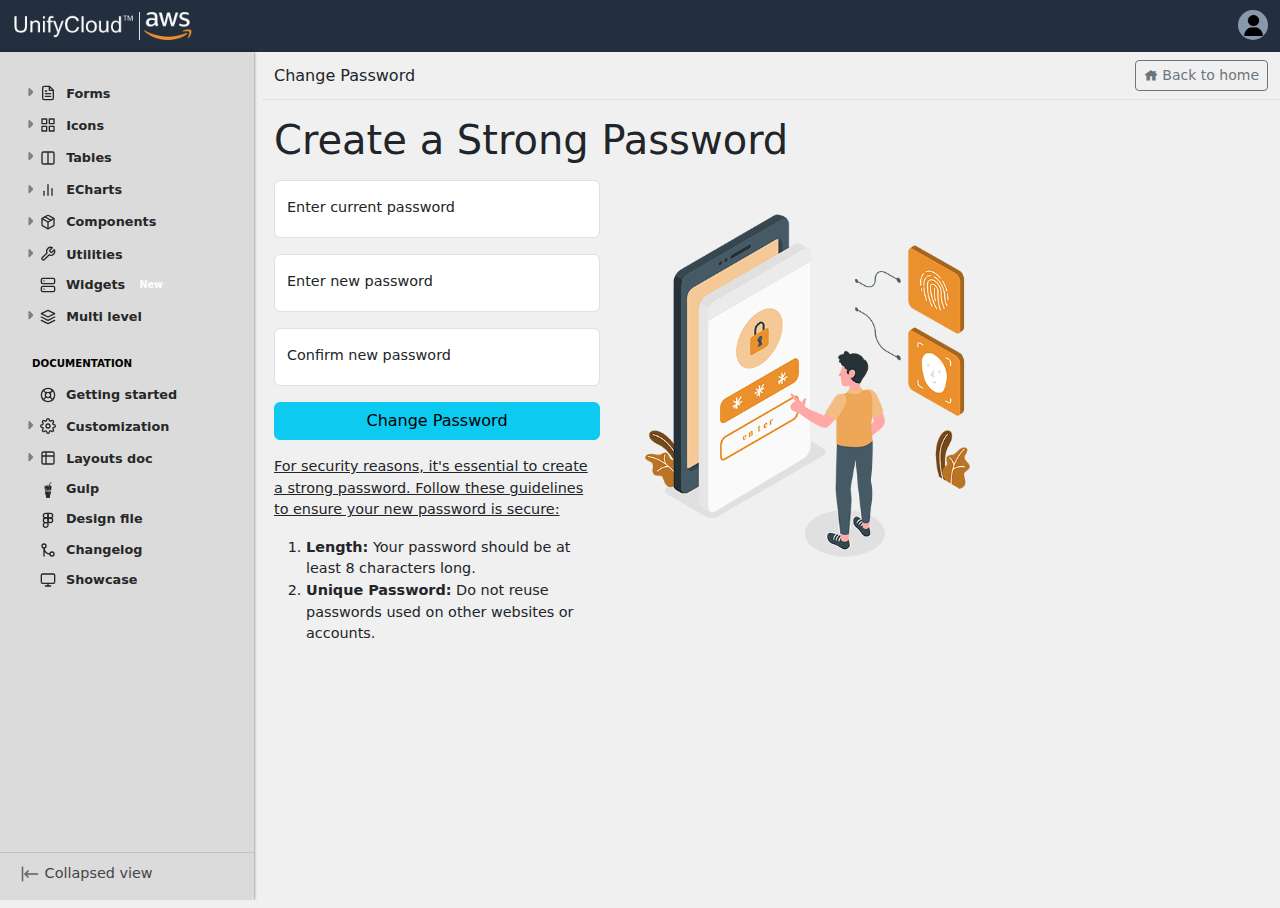
==== change-password.html @ ef330813 "compressed" ====
﻿<!doctype html>
<html lang="en">
<head>
    <meta charset="utf-8">
    <meta name="viewport" content="width=device-width, initial-scale=1">
    <title>AWS : Change Password</title>
    <!-- bootstrap@5.3.2 -->
    <link rel="stylesheet" href="assets/css/bootstrap.css">
    <link rel="stylesheet" href="assets/css/icofont.css" rel="stylesheet" />
    <link rel="stylesheet" href="assets/css/style.css" rel="stylesheet" />
    <link href="assets/css/responsive.css" rel="stylesheet" />
</head>
<body class="">
    <section class="topbar">
        <div class="container-fluid">
            <div class="row g-2 align-items-center">
                <div class="col-auto mmenu">
                    <a href="javascript:void(0);" onclick="showmenumobile()">
                        <!-- <i class="icofont-navigation-menu"></i> -->
                        <img src="assets/img/icons/menu-bar.png" alt="">
                    </a>
                </div>
                <div class="col-auto brandlogo">
                    <img src="assets/img/uc-logo-white.png" />
                </div>
                <div class="col-auto border-start awslogo">
                    <img src="assets/img/aws-logo-white.png" />
                </div>
                <div class="col text-end">
                    <div class="dropdown profilebtn">
                        <span class="" data-bs-toggle="dropdown" aria-expanded="false">
                            <img src="assets/img/user.png" />
                        </span>
                        <!--<button class="btn btn-secondary dropdown-toggle" type="button" data-bs-toggle="dropdown" aria-expanded="false">
                            Dropdown
                        </button>-->
                        <ul class="dropdown-menu">
                            <li><button class="dropdown-item" type="button">Profile</button></li>
                            <li><button class="dropdown-item" type="button">Settings</button></li>

                            <li><hr class="dropdown-divider"></li>
                            <li><button class="dropdown-item" type="button">Logout</button></li>
                        </ul>
                    </div>
                </div>
            </div>
        </div>
    </section>
    <section class="bottomSec">
        <div class="mobmenubg">
            <a href="javascript:void();" id="Closemenu" onclick="hidemenumobile()"><i class="icofont-close-line-squared-alt"></i></a>
        </div>
        <div class="sidebar">

            <nav class="navbar navbar-vertical navbar-expand-lg">
                <div class="" id="navbarVerticalCollapse">
                    <!-- scrollbar removed-->
                    <div class="navbar-vertical-content">
                        <ul class="navbar-nav flex-column" id="navbarVerticalNav">


                            <li class="nav-item">
                                <!-- label-->

                                <div class="nav-item-wrapper">
                                    <a class="nav-link dropdown-indicator label-1 collapsed" href="#nv-forms" role="button" data-bs-toggle="collapse" aria-expanded="false" aria-controls="nv-forms">
                                        <div class="d-flex align-items-center">
                                            <div class="dropdown-indicator-icon"><svg class="svg-inline--fa fa-caret-right" aria-hidden="true" focusable="false" data-prefix="fas" data-icon="caret-right" role="img" xmlns="http://www.w3.org/2000/svg" viewBox="0 0 256 512" data-fa-i2svg=""><path fill="currentColor" d="M118.6 105.4l128 127.1C252.9 239.6 256 247.8 256 255.1s-3.125 16.38-9.375 22.63l-128 127.1c-9.156 9.156-22.91 11.9-34.88 6.943S64 396.9 64 383.1V128c0-12.94 7.781-24.62 19.75-29.58S109.5 96.23 118.6 105.4z"></path></svg><!-- <span class="fas fa-caret-right"></span> Font Awesome fontawesome.com --></div><span class="nav-link-icon"><svg xmlns="http://www.w3.org/2000/svg" width="16px" height="16px" viewBox="0 0 24 24" fill="none" stroke="currentColor" stroke-width="2" stroke-linecap="round" stroke-linejoin="round" class="feather feather-file-text"><path d="M14 2H6a2 2 0 0 0-2 2v16a2 2 0 0 0 2 2h12a2 2 0 0 0 2-2V8z"></path><polyline points="14 2 14 8 20 8"></polyline><line x1="16" y1="13" x2="8" y2="13"></line><line x1="16" y1="17" x2="8" y2="17"></line><polyline points="10 9 9 9 8 9"></polyline></svg></span><span class="nav-link-text">Forms</span>
                                        </div>
                                    </a>
                                    <div class="parent-wrapper label-1">
                                        <ul class="nav collapse parent" data-bs-parent="#navbarVerticalCollapse" id="nv-forms">
                                            <li class="collapsed-nav-item-title d-none">Forms</li>
                                            <li class="nav-item">
                                                <a class="nav-link dropdown-indicator collapsed" href="#nv-basic" data-bs-toggle="collapse" aria-expanded="false" aria-controls="nv-basic">
                                                    <div class="d-flex align-items-center">
                                                        <div class="dropdown-indicator-icon"><svg class="svg-inline--fa fa-caret-right" aria-hidden="true" focusable="false" data-prefix="fas" data-icon="caret-right" role="img" xmlns="http://www.w3.org/2000/svg" viewBox="0 0 256 512" data-fa-i2svg=""><path fill="currentColor" d="M118.6 105.4l128 127.1C252.9 239.6 256 247.8 256 255.1s-3.125 16.38-9.375 22.63l-128 127.1c-9.156 9.156-22.91 11.9-34.88 6.943S64 396.9 64 383.1V128c0-12.94 7.781-24.62 19.75-29.58S109.5 96.23 118.6 105.4z"></path></svg><!-- <span class="fas fa-caret-right"></span> Font Awesome fontawesome.com --></div><span class="nav-link-text">Basic</span>
                                                    </div>
                                                </a><!-- more inner pages-->
                                                <div class="parent-wrapper">
                                                    <ul class="nav collapse parent" data-bs-parent="#forms" id="nv-basic">
                                                        <li class="nav-item">
                                                            <a class="nav-link" href="modules/forms/basic/form-control.html" data-bs-toggle="" aria-expanded="false">
                                                                <div class="d-flex align-items-center"><span class="nav-link-text">Form control</span></div>
                                                            </a><!-- more inner pages-->
                                                        </li>
                                                        <li class="nav-item">
                                                            <a class="nav-link" href="modules/forms/basic/input-group.html" data-bs-toggle="" aria-expanded="false">
                                                                <div class="d-flex align-items-center"><span class="nav-link-text">Input group</span></div>
                                                            </a><!-- more inner pages-->
                                                        </li>
                                                        <li class="nav-item">
                                                            <a class="nav-link" href="modules/forms/basic/select.html" data-bs-toggle="" aria-expanded="false">
                                                                <div class="d-flex align-items-center"><span class="nav-link-text">Select</span></div>
                                                            </a><!-- more inner pages-->
                                                        </li>
                                                        <li class="nav-item">
                                                            <a class="nav-link" href="modules/forms/basic/checks.html" data-bs-toggle="" aria-expanded="false">
                                                                <div class="d-flex align-items-center"><span class="nav-link-text">Checks</span></div>
                                                            </a><!-- more inner pages-->
                                                        </li>
                                                        <li class="nav-item">
                                                            <a class="nav-link" href="modules/forms/basic/range.html" data-bs-toggle="" aria-expanded="false">
                                                                <div class="d-flex align-items-center"><span class="nav-link-text">Range</span></div>
                                                            </a><!-- more inner pages-->
                                                        </li>
                                                        <li class="nav-item">
                                                            <a class="nav-link" href="modules/forms/basic/floating-labels.html" data-bs-toggle="" aria-expanded="false">
                                                                <div class="d-flex align-items-center"><span class="nav-link-text">Floating labels</span></div>
                                                            </a><!-- more inner pages-->
                                                        </li>
                                                        <li class="nav-item">
                                                            <a class="nav-link" href="modules/forms/basic/layout.html" data-bs-toggle="" aria-expanded="false">
                                                                <div class="d-flex align-items-center"><span class="nav-link-text">Layout</span></div>
                                                            </a><!-- more inner pages-->
                                                        </li>
                                                    </ul>
                                                </div>
                                            </li>
                                            <li class="nav-item">
                                                <a class="nav-link dropdown-indicator collapsed" href="#nv-advance" data-bs-toggle="collapse" aria-expanded="false" aria-controls="nv-advance">
                                                    <div class="d-flex align-items-center">
                                                        <div class="dropdown-indicator-icon"><svg class="svg-inline--fa fa-caret-right" aria-hidden="true" focusable="false" data-prefix="fas" data-icon="caret-right" role="img" xmlns="http://www.w3.org/2000/svg" viewBox="0 0 256 512" data-fa-i2svg=""><path fill="currentColor" d="M118.6 105.4l128 127.1C252.9 239.6 256 247.8 256 255.1s-3.125 16.38-9.375 22.63l-128 127.1c-9.156 9.156-22.91 11.9-34.88 6.943S64 396.9 64 383.1V128c0-12.94 7.781-24.62 19.75-29.58S109.5 96.23 118.6 105.4z"></path></svg><!-- <span class="fas fa-caret-right"></span> Font Awesome fontawesome.com --></div><span class="nav-link-text">Advance</span>
                                                    </div>
                                                </a><!-- more inner pages-->
                                                <div class="parent-wrapper">
                                                    <ul class="nav collapse parent" data-bs-parent="#forms" id="nv-advance">
                                                        <li class="nav-item">
                                                            <a class="nav-link" href="modules/forms/advance/advance-select.html" data-bs-toggle="" aria-expanded="false">
                                                                <div class="d-flex align-items-center"><span class="nav-link-text">Advance select</span></div>
                                                            </a><!-- more inner pages-->
                                                        </li>
                                                        <li class="nav-item">
                                                            <a class="nav-link" href="modules/forms/advance/date-picker.html" data-bs-toggle="" aria-expanded="false">
                                                                <div class="d-flex align-items-center"><span class="nav-link-text">Date picker</span></div>
                                                            </a><!-- more inner pages-->
                                                        </li>
                                                        <li class="nav-item">
                                                            <a class="nav-link" href="modules/forms/advance/editor.html" data-bs-toggle="" aria-expanded="false">
                                                                <div class="d-flex align-items-center"><span class="nav-link-text">Editor</span></div>
                                                            </a><!-- more inner pages-->
                                                        </li>
                                                        <li class="nav-item">
                                                            <a class="nav-link" href="modules/forms/advance/file-uploader.html" data-bs-toggle="" aria-expanded="false">
                                                                <div class="d-flex align-items-center"><span class="nav-link-text">File uploader</span></div>
                                                            </a><!-- more inner pages-->
                                                        </li>
                                                        <li class="nav-item">
                                                            <a class="nav-link" href="modules/forms/advance/rating.html" data-bs-toggle="" aria-expanded="false">
                                                                <div class="d-flex align-items-center"><span class="nav-link-text">Rating</span></div>
                                                            </a><!-- more inner pages-->
                                                        </li>
                                                        <li class="nav-item">
                                                            <a class="nav-link" href="modules/forms/advance/emoji-button.html" data-bs-toggle="" aria-expanded="false">
                                                                <div class="d-flex align-items-center"><span class="nav-link-text">Emoji button</span></div>
                                                            </a><!-- more inner pages-->
                                                        </li>
                                                    </ul>
                                                </div>
                                            </li>
                                            <li class="nav-item">
                                                <a class="nav-link" href="modules/forms/validation.html" data-bs-toggle="" aria-expanded="false">
                                                    <div class="d-flex align-items-center"><span class="nav-link-text">Validation</span></div>
                                                </a><!-- more inner pages-->
                                            </li>
                                            <li class="nav-item">
                                                <a class="nav-link" href="modules/forms/wizard.html" data-bs-toggle="" aria-expanded="false">
                                                    <div class="d-flex align-items-center"><span class="nav-link-text">Wizard</span></div>
                                                </a><!-- more inner pages-->
                                            </li>
                                        </ul>
                                    </div>
                                </div><!-- parent pages-->
                                <div class="nav-item-wrapper">
                                    <a class="nav-link dropdown-indicator label-1 collapsed" href="#nv-icons" role="button" data-bs-toggle="collapse" aria-expanded="false" aria-controls="nv-icons">
                                        <div class="d-flex align-items-center">
                                            <div class="dropdown-indicator-icon"><svg class="svg-inline--fa fa-caret-right" aria-hidden="true" focusable="false" data-prefix="fas" data-icon="caret-right" role="img" xmlns="http://www.w3.org/2000/svg" viewBox="0 0 256 512" data-fa-i2svg=""><path fill="currentColor" d="M118.6 105.4l128 127.1C252.9 239.6 256 247.8 256 255.1s-3.125 16.38-9.375 22.63l-128 127.1c-9.156 9.156-22.91 11.9-34.88 6.943S64 396.9 64 383.1V128c0-12.94 7.781-24.62 19.75-29.58S109.5 96.23 118.6 105.4z"></path></svg><!-- <span class="fas fa-caret-right"></span> Font Awesome fontawesome.com --></div><span class="nav-link-icon"><svg xmlns="http://www.w3.org/2000/svg" width="16px" height="16px" viewBox="0 0 24 24" fill="none" stroke="currentColor" stroke-width="2" stroke-linecap="round" stroke-linejoin="round" class="feather feather-grid"><rect x="3" y="3" width="7" height="7"></rect><rect x="14" y="3" width="7" height="7"></rect><rect x="14" y="14" width="7" height="7"></rect><rect x="3" y="14" width="7" height="7"></rect></svg></span><span class="nav-link-text">Icons</span>
                                        </div>
                                    </a>
                                    <div class="parent-wrapper label-1">
                                        <ul class="nav collapse parent" data-bs-parent="#navbarVerticalCollapse" id="nv-icons">
                                            <li class="collapsed-nav-item-title d-none">Icons</li>
                                            <li class="nav-item">
                                                <a class="nav-link" href="modules/icons/feather.html" data-bs-toggle="" aria-expanded="false">
                                                    <div class="d-flex align-items-center"><span class="nav-link-text">Feather</span></div>
                                                </a><!-- more inner pages-->
                                            </li>
                                            <li class="nav-item">
                                                <a class="nav-link" href="modules/icons/font-awesome.html" data-bs-toggle="" aria-expanded="false">
                                                    <div class="d-flex align-items-center"><span class="nav-link-text">Font awesome</span></div>
                                                </a><!-- more inner pages-->
                                            </li>
                                            <li class="nav-item">
                                                <a class="nav-link" href="modules/icons/unicons.html" data-bs-toggle="" aria-expanded="false">
                                                    <div class="d-flex align-items-center"><span class="nav-link-text">Unicons</span></div>
                                                </a><!-- more inner pages-->
                                            </li>
                                        </ul>
                                    </div>
                                </div><!-- parent pages-->
                                <div class="nav-item-wrapper">
                                    <a class="nav-link dropdown-indicator label-1 collapsed" href="#nv-tables" role="button" data-bs-toggle="collapse" aria-expanded="false" aria-controls="nv-tables">
                                        <div class="d-flex align-items-center">
                                            <div class="dropdown-indicator-icon"><svg class="svg-inline--fa fa-caret-right" aria-hidden="true" focusable="false" data-prefix="fas" data-icon="caret-right" role="img" xmlns="http://www.w3.org/2000/svg" viewBox="0 0 256 512" data-fa-i2svg=""><path fill="currentColor" d="M118.6 105.4l128 127.1C252.9 239.6 256 247.8 256 255.1s-3.125 16.38-9.375 22.63l-128 127.1c-9.156 9.156-22.91 11.9-34.88 6.943S64 396.9 64 383.1V128c0-12.94 7.781-24.62 19.75-29.58S109.5 96.23 118.6 105.4z"></path></svg><!-- <span class="fas fa-caret-right"></span> Font Awesome fontawesome.com --></div><span class="nav-link-icon"><svg xmlns="http://www.w3.org/2000/svg" width="16px" height="16px" viewBox="0 0 24 24" fill="none" stroke="currentColor" stroke-width="2" stroke-linecap="round" stroke-linejoin="round" class="feather feather-columns"><path d="M12 3h7a2 2 0 0 1 2 2v14a2 2 0 0 1-2 2h-7m0-18H5a2 2 0 0 0-2 2v14a2 2 0 0 0 2 2h7m0-18v18"></path></svg></span><span class="nav-link-text">Tables</span>
                                        </div>
                                    </a>
                                    <div class="parent-wrapper label-1">
                                        <ul class="nav collapse parent" data-bs-parent="#navbarVerticalCollapse" id="nv-tables">
                                            <li class="collapsed-nav-item-title d-none">Tables</li>
                                            <li class="nav-item">
                                                <a class="nav-link" href="modules/tables/basic-tables.html" data-bs-toggle="" aria-expanded="false">
                                                    <div class="d-flex align-items-center"><span class="nav-link-text">Basic tables</span></div>
                                                </a><!-- more inner pages-->
                                            </li>
                                            <li class="nav-item">
                                                <a class="nav-link" href="modules/tables/advance-tables.html" data-bs-toggle="" aria-expanded="false">
                                                    <div class="d-flex align-items-center"><span class="nav-link-text">Advance tables</span></div>
                                                </a><!-- more inner pages-->
                                            </li>
                                            <li class="nav-item">
                                                <a class="nav-link" href="modules/tables/bulk-select.html" data-bs-toggle="" aria-expanded="false">
                                                    <div class="d-flex align-items-center"><span class="nav-link-text">Bulk Select</span></div>
                                                </a><!-- more inner pages-->
                                            </li>
                                        </ul>
                                    </div>
                                </div><!-- parent pages-->
                                <div class="nav-item-wrapper">
                                    <a class="nav-link dropdown-indicator label-1 collapsed" href="#nv-ECharts" role="button" data-bs-toggle="collapse" aria-expanded="false" aria-controls="nv-ECharts">
                                        <div class="d-flex align-items-center">
                                            <div class="dropdown-indicator-icon"><svg class="svg-inline--fa fa-caret-right" aria-hidden="true" focusable="false" data-prefix="fas" data-icon="caret-right" role="img" xmlns="http://www.w3.org/2000/svg" viewBox="0 0 256 512" data-fa-i2svg=""><path fill="currentColor" d="M118.6 105.4l128 127.1C252.9 239.6 256 247.8 256 255.1s-3.125 16.38-9.375 22.63l-128 127.1c-9.156 9.156-22.91 11.9-34.88 6.943S64 396.9 64 383.1V128c0-12.94 7.781-24.62 19.75-29.58S109.5 96.23 118.6 105.4z"></path></svg><!-- <span class="fas fa-caret-right"></span> Font Awesome fontawesome.com --></div><span class="nav-link-icon"><svg xmlns="http://www.w3.org/2000/svg" width="16px" height="16px" viewBox="0 0 24 24" fill="none" stroke="currentColor" stroke-width="2" stroke-linecap="round" stroke-linejoin="round" class="feather feather-bar-chart-2"><line x1="18" y1="20" x2="18" y2="10"></line><line x1="12" y1="20" x2="12" y2="4"></line><line x1="6" y1="20" x2="6" y2="14"></line></svg></span><span class="nav-link-text">ECharts</span>
                                        </div>
                                    </a>
                                    <div class="parent-wrapper label-1">
                                        <ul class="nav collapse parent" data-bs-parent="#navbarVerticalCollapse" id="nv-ECharts">
                                            <li class="collapsed-nav-item-title d-none">ECharts</li>
                                            <li class="nav-item">
                                                <a class="nav-link" href="modules/echarts/line-charts.html" data-bs-toggle="" aria-expanded="false">
                                                    <div class="d-flex align-items-center"><span class="nav-link-text">Line charts</span></div>
                                                </a><!-- more inner pages-->
                                            </li>
                                            <li class="nav-item">
                                                <a class="nav-link" href="modules/echarts/bar-charts.html" data-bs-toggle="" aria-expanded="false">
                                                    <div class="d-flex align-items-center"><span class="nav-link-text">Bar charts</span></div>
                                                </a><!-- more inner pages-->
                                            </li>
                                            <li class="nav-item">
                                                <a class="nav-link" href="modules/echarts/candlestick-charts.html" data-bs-toggle="" aria-expanded="false">
                                                    <div class="d-flex align-items-center"><span class="nav-link-text">Candlestick charts</span></div>
                                                </a><!-- more inner pages-->
                                            </li>
                                            <li class="nav-item">
                                                <a class="nav-link" href="modules/echarts/geo-map.html" data-bs-toggle="" aria-expanded="false">
                                                    <div class="d-flex align-items-center"><span class="nav-link-text">Geo map</span></div>
                                                </a><!-- more inner pages-->
                                            </li>
                                            <li class="nav-item">
                                                <a class="nav-link" href="modules/echarts/scatter-charts.html" data-bs-toggle="" aria-expanded="false">
                                                    <div class="d-flex align-items-center"><span class="nav-link-text">Scatter charts</span></div>
                                                </a><!-- more inner pages-->
                                            </li>
                                            <li class="nav-item">
                                                <a class="nav-link" href="modules/echarts/pie-charts.html" data-bs-toggle="" aria-expanded="false">
                                                    <div class="d-flex align-items-center"><span class="nav-link-text">Pie charts</span></div>
                                                </a><!-- more inner pages-->
                                            </li>
                                            <li class="nav-item">
                                                <a class="nav-link" href="modules/echarts/gauge-chart.html" data-bs-toggle="" aria-expanded="false">
                                                    <div class="d-flex align-items-center"><span class="nav-link-text">Gauge chart</span></div>
                                                </a><!-- more inner pages-->
                                            </li>
                                            <li class="nav-item">
                                                <a class="nav-link" href="modules/echarts/radar-charts.html" data-bs-toggle="" aria-expanded="false">
                                                    <div class="d-flex align-items-center"><span class="nav-link-text">Radar charts</span></div>
                                                </a><!-- more inner pages-->
                                            </li>
                                            <li class="nav-item">
                                                <a class="nav-link" href="modules/echarts/heatmap-charts.html" data-bs-toggle="" aria-expanded="false">
                                                    <div class="d-flex align-items-center"><span class="nav-link-text">Heatmap charts</span></div>
                                                </a><!-- more inner pages-->
                                            </li>
                                            <li class="nav-item">
                                                <a class="nav-link" href="modules/echarts/how-to-use.html" data-bs-toggle="" aria-expanded="false">
                                                    <div class="d-flex align-items-center"><span class="nav-link-text">How to use</span></div>
                                                </a><!-- more inner pages-->
                                            </li>
                                        </ul>
                                    </div>
                                </div><!-- parent pages-->
                                <div class="nav-item-wrapper">
                                    <a class="nav-link dropdown-indicator label-1 collapsed" href="#nv-components" role="button" data-bs-toggle="collapse" aria-expanded="false" aria-controls="nv-components">
                                        <div class="d-flex align-items-center">
                                            <div class="dropdown-indicator-icon"><svg class="svg-inline--fa fa-caret-right" aria-hidden="true" focusable="false" data-prefix="fas" data-icon="caret-right" role="img" xmlns="http://www.w3.org/2000/svg" viewBox="0 0 256 512" data-fa-i2svg=""><path fill="currentColor" d="M118.6 105.4l128 127.1C252.9 239.6 256 247.8 256 255.1s-3.125 16.38-9.375 22.63l-128 127.1c-9.156 9.156-22.91 11.9-34.88 6.943S64 396.9 64 383.1V128c0-12.94 7.781-24.62 19.75-29.58S109.5 96.23 118.6 105.4z"></path></svg><!-- <span class="fas fa-caret-right"></span> Font Awesome fontawesome.com --></div><span class="nav-link-icon"><svg xmlns="http://www.w3.org/2000/svg" width="16px" height="16px" viewBox="0 0 24 24" fill="none" stroke="currentColor" stroke-width="2" stroke-linecap="round" stroke-linejoin="round" class="feather feather-package"><line x1="16.5" y1="9.4" x2="7.5" y2="4.21"></line><path d="M21 16V8a2 2 0 0 0-1-1.73l-7-4a2 2 0 0 0-2 0l-7 4A2 2 0 0 0 3 8v8a2 2 0 0 0 1 1.73l7 4a2 2 0 0 0 2 0l7-4A2 2 0 0 0 21 16z"></path><polyline points="3.27 6.96 12 12.01 20.73 6.96"></polyline><line x1="12" y1="22.08" x2="12" y2="12"></line></svg></span><span class="nav-link-text">Components</span>
                                        </div>
                                    </a>
                                    <div class="parent-wrapper label-1">
                                        <ul class="nav collapse parent" data-bs-parent="#navbarVerticalCollapse" id="nv-components">
                                            <li class="collapsed-nav-item-title d-none">Components</li>
                                            <li class="nav-item">
                                                <a class="nav-link" href="modules/components/accordion.html" data-bs-toggle="" aria-expanded="false">
                                                    <div class="d-flex align-items-center"><span class="nav-link-text">Accordion</span></div>
                                                </a><!-- more inner pages-->
                                            </li>
                                            <li class="nav-item">
                                                <a class="nav-link" href="modules/components/avatar.html" data-bs-toggle="" aria-expanded="false">
                                                    <div class="d-flex align-items-center"><span class="nav-link-text">Avatar</span></div>
                                                </a><!-- more inner pages-->
                                            </li>
                                            <li class="nav-item">
                                                <a class="nav-link" href="modules/components/alerts.html" data-bs-toggle="" aria-expanded="false">
                                                    <div class="d-flex align-items-center"><span class="nav-link-text">Alerts</span></div>
                                                </a><!-- more inner pages-->
                                            </li>
                                            <li class="nav-item">
                                                <a class="nav-link" href="modules/components/badge.html" data-bs-toggle="" aria-expanded="false">
                                                    <div class="d-flex align-items-center"><span class="nav-link-text">Badge</span></div>
                                                </a><!-- more inner pages-->
                                            </li>
                                            <li class="nav-item">
                                                <a class="nav-link" href="modules/components/breadcrumb.html" data-bs-toggle="" aria-expanded="false">
                                                    <div class="d-flex align-items-center"><span class="nav-link-text">Breadcrumb</span></div>
                                                </a><!-- more inner pages-->
                                            </li>
                                            <li class="nav-item">
                                                <a class="nav-link" href="modules/components/button.html" data-bs-toggle="" aria-expanded="false">
                                                    <div class="d-flex align-items-center"><span class="nav-link-text">Buttons</span></div>
                                                </a><!-- more inner pages-->
                                            </li>
                                            <li class="nav-item">
                                                <a class="nav-link" href="modules/components/calendar.html" data-bs-toggle="" aria-expanded="false">
                                                    <div class="d-flex align-items-center"><span class="nav-link-text">Calendar</span></div>
                                                </a><!-- more inner pages-->
                                            </li>
                                            <li class="nav-item">
                                                <a class="nav-link" href="modules/components/card.html" data-bs-toggle="" aria-expanded="false">
                                                    <div class="d-flex align-items-center"><span class="nav-link-text">Card</span></div>
                                                </a><!-- more inner pages-->
                                            </li>
                                            <li class="nav-item">
                                                <a class="nav-link dropdown-indicator collapsed" href="#nv-carousel" data-bs-toggle="collapse" aria-expanded="false" aria-controls="nv-carousel">
                                                    <div class="d-flex align-items-center">
                                                        <div class="dropdown-indicator-icon"><svg class="svg-inline--fa fa-caret-right" aria-hidden="true" focusable="false" data-prefix="fas" data-icon="caret-right" role="img" xmlns="http://www.w3.org/2000/svg" viewBox="0 0 256 512" data-fa-i2svg=""><path fill="currentColor" d="M118.6 105.4l128 127.1C252.9 239.6 256 247.8 256 255.1s-3.125 16.38-9.375 22.63l-128 127.1c-9.156 9.156-22.91 11.9-34.88 6.943S64 396.9 64 383.1V128c0-12.94 7.781-24.62 19.75-29.58S109.5 96.23 118.6 105.4z"></path></svg><!-- <span class="fas fa-caret-right"></span> Font Awesome fontawesome.com --></div><span class="nav-link-text">Carousel</span>
                                                    </div>
                                                </a><!-- more inner pages-->
                                                <div class="parent-wrapper">
                                                    <ul class="nav collapse parent" data-bs-parent="#components" id="nv-carousel">
                                                        <li class="nav-item">
                                                            <a class="nav-link" href="modules/components/carousel/bootstrap.html" data-bs-toggle="" aria-expanded="false">
                                                                <div class="d-flex align-items-center"><span class="nav-link-text">Bootstrap</span></div>
                                                            </a><!-- more inner pages-->
                                                        </li>
                                                        <li class="nav-item">
                                                            <a class="nav-link" href="modules/components/carousel/swiper.html" data-bs-toggle="" aria-expanded="false">
                                                                <div class="d-flex align-items-center"><span class="nav-link-text">Swiper</span></div>
                                                            </a><!-- more inner pages-->
                                                        </li>
                                                    </ul>
                                                </div>
                                            </li>
                                            <li class="nav-item">
                                                <a class="nav-link" href="modules/components/collapse.html" data-bs-toggle="" aria-expanded="false">
                                                    <div class="d-flex align-items-center"><span class="nav-link-text">Collapse</span></div>
                                                </a><!-- more inner pages-->
                                            </li>
                                            <li class="nav-item">
                                                <a class="nav-link" href="modules/components/dropdown.html" data-bs-toggle="" aria-expanded="false">
                                                    <div class="d-flex align-items-center"><span class="nav-link-text">Dropdown</span></div>
                                                </a><!-- more inner pages-->
                                            </li>
                                            <li class="nav-item">
                                                <a class="nav-link" href="modules/components/list-group.html" data-bs-toggle="" aria-expanded="false">
                                                    <div class="d-flex align-items-center"><span class="nav-link-text">List group</span></div>
                                                </a><!-- more inner pages-->
                                            </li>
                                            <li class="nav-item">
                                                <a class="nav-link" href="modules/components/modal.html" data-bs-toggle="" aria-expanded="false">
                                                    <div class="d-flex align-items-center"><span class="nav-link-text">Modals</span></div>
                                                </a><!-- more inner pages-->
                                            </li>
                                            <li class="nav-item">
                                                <a class="nav-link dropdown-indicator collapsed" href="#nv-navs-_and_-Tabs" data-bs-toggle="collapse" aria-expanded="false" aria-controls="nv-navs-_and_-Tabs">
                                                    <div class="d-flex align-items-center">
                                                        <div class="dropdown-indicator-icon"><svg class="svg-inline--fa fa-caret-right" aria-hidden="true" focusable="false" data-prefix="fas" data-icon="caret-right" role="img" xmlns="http://www.w3.org/2000/svg" viewBox="0 0 256 512" data-fa-i2svg=""><path fill="currentColor" d="M118.6 105.4l128 127.1C252.9 239.6 256 247.8 256 255.1s-3.125 16.38-9.375 22.63l-128 127.1c-9.156 9.156-22.91 11.9-34.88 6.943S64 396.9 64 383.1V128c0-12.94 7.781-24.62 19.75-29.58S109.5 96.23 118.6 105.4z"></path></svg><!-- <span class="fas fa-caret-right"></span> Font Awesome fontawesome.com --></div><span class="nav-link-text">Navs &amp; Tabs</span>
                                                    </div>
                                                </a><!-- more inner pages-->
                                                <div class="parent-wrapper">
                                                    <ul class="nav collapse parent" data-bs-parent="#components" id="nv-navs-_and_-Tabs">
                                                        <li class="nav-item">
                                                            <a class="nav-link" href="modules/components/navs-and-tabs/navs.html" data-bs-toggle="" aria-expanded="false">
                                                                <div class="d-flex align-items-center"><span class="nav-link-text">Navs</span></div>
                                                            </a><!-- more inner pages-->
                                                        </li>
                                                        <li class="nav-item">
                                                            <a class="nav-link" href="modules/components/navs-and-tabs/navbar.html" data-bs-toggle="" aria-expanded="false">
                                                                <div class="d-flex align-items-center"><span class="nav-link-text">Navbar</span></div>
                                                            </a><!-- more inner pages-->
                                                        </li>
                                                        <li class="nav-item">
                                                            <a class="nav-link" href="modules/components/navs-and-tabs/tabs.html" data-bs-toggle="" aria-expanded="false">
                                                                <div class="d-flex align-items-center"><span class="nav-link-text">Tabs</span></div>
                                                            </a><!-- more inner pages-->
                                                        </li>
                                                    </ul>
                                                </div>
                                            </li>
                                            <li class="nav-item">
                                                <a class="nav-link" href="modules/components/offcanvas.html" data-bs-toggle="" aria-expanded="false">
                                                    <div class="d-flex align-items-center"><span class="nav-link-text">Offcanvas</span></div>
                                                </a><!-- more inner pages-->
                                            </li>
                                            <li class="nav-item">
                                                <a class="nav-link" href="modules/components/progress-bar.html" data-bs-toggle="" aria-expanded="false">
                                                    <div class="d-flex align-items-center"><span class="nav-link-text">Progress bar</span></div>
                                                </a><!-- more inner pages-->
                                            </li>
                                            <li class="nav-item">
                                                <a class="nav-link" href="modules/components/placeholder.html" data-bs-toggle="" aria-expanded="false">
                                                    <div class="d-flex align-items-center"><span class="nav-link-text">Placeholder</span></div>
                                                </a><!-- more inner pages-->
                                            </li>
                                            <li class="nav-item">
                                                <a class="nav-link" href="modules/components/pagination.html" data-bs-toggle="" aria-expanded="false">
                                                    <div class="d-flex align-items-center"><span class="nav-link-text">Pagination</span></div>
                                                </a><!-- more inner pages-->
                                            </li>
                                            <li class="nav-item">
                                                <a class="nav-link" href="modules/components/popovers.html" data-bs-toggle="" aria-expanded="false">
                                                    <div class="d-flex align-items-center"><span class="nav-link-text">Popovers</span></div>
                                                </a><!-- more inner pages-->
                                            </li>
                                            <li class="nav-item">
                                                <a class="nav-link" href="modules/components/scrollspy.html" data-bs-toggle="" aria-expanded="false">
                                                    <div class="d-flex align-items-center"><span class="nav-link-text">Scrollspy</span></div>
                                                </a><!-- more inner pages-->
                                            </li>
                                            <li class="nav-item">
                                                <a class="nav-link" href="modules/components/sortable.html" data-bs-toggle="" aria-expanded="false">
                                                    <div class="d-flex align-items-center"><span class="nav-link-text">Sortable</span></div>
                                                </a><!-- more inner pages-->
                                            </li>
                                            <li class="nav-item">
                                                <a class="nav-link" href="modules/components/spinners.html" data-bs-toggle="" aria-expanded="false">
                                                    <div class="d-flex align-items-center"><span class="nav-link-text">Spinners</span></div>
                                                </a><!-- more inner pages-->
                                            </li>
                                            <li class="nav-item">
                                                <a class="nav-link" href="modules/components/toast.html" data-bs-toggle="" aria-expanded="false">
                                                    <div class="d-flex align-items-center"><span class="nav-link-text">Toast</span></div>
                                                </a><!-- more inner pages-->
                                            </li>
                                            <li class="nav-item">
                                                <a class="nav-link" href="modules/components/tooltips.html" data-bs-toggle="" aria-expanded="false">
                                                    <div class="d-flex align-items-center"><span class="nav-link-text">Tooltips</span></div>
                                                </a><!-- more inner pages-->
                                            </li>
                                            <li class="nav-item">
                                                <a class="nav-link" href="modules/components/chat-widget.html" data-bs-toggle="" aria-expanded="false">
                                                    <div class="d-flex align-items-center"><span class="nav-link-text">Chat widget</span></div>
                                                </a><!-- more inner pages-->
                                            </li>
                                        </ul>
                                    </div>
                                </div><!-- parent pages-->
                                <div class="nav-item-wrapper">
                                    <a class="nav-link dropdown-indicator label-1 collapsed" href="#nv-utilities" role="button" data-bs-toggle="collapse" aria-expanded="false" aria-controls="nv-utilities">
                                        <div class="d-flex align-items-center">
                                            <div class="dropdown-indicator-icon"><svg class="svg-inline--fa fa-caret-right" aria-hidden="true" focusable="false" data-prefix="fas" data-icon="caret-right" role="img" xmlns="http://www.w3.org/2000/svg" viewBox="0 0 256 512" data-fa-i2svg=""><path fill="currentColor" d="M118.6 105.4l128 127.1C252.9 239.6 256 247.8 256 255.1s-3.125 16.38-9.375 22.63l-128 127.1c-9.156 9.156-22.91 11.9-34.88 6.943S64 396.9 64 383.1V128c0-12.94 7.781-24.62 19.75-29.58S109.5 96.23 118.6 105.4z"></path></svg><!-- <span class="fas fa-caret-right"></span> Font Awesome fontawesome.com --></div><span class="nav-link-icon"><svg xmlns="http://www.w3.org/2000/svg" width="16px" height="16px" viewBox="0 0 24 24" fill="none" stroke="currentColor" stroke-width="2" stroke-linecap="round" stroke-linejoin="round" class="feather feather-tool"><path d="M14.7 6.3a1 1 0 0 0 0 1.4l1.6 1.6a1 1 0 0 0 1.4 0l3.77-3.77a6 6 0 0 1-7.94 7.94l-6.91 6.91a2.12 2.12 0 0 1-3-3l6.91-6.91a6 6 0 0 1 7.94-7.94l-3.76 3.76z"></path></svg></span><span class="nav-link-text">Utilities</span>
                                        </div>
                                    </a>
                                    <div class="parent-wrapper label-1">
                                        <ul class="nav collapse parent" data-bs-parent="#navbarVerticalCollapse" id="nv-utilities">
                                            <li class="collapsed-nav-item-title d-none">Utilities</li>
                                            <li class="nav-item">
                                                <a class="nav-link" href="modules/utilities/background.html" data-bs-toggle="" aria-expanded="false">
                                                    <div class="d-flex align-items-center"><span class="nav-link-text">Background</span></div>
                                                </a><!-- more inner pages-->
                                            </li>
                                            <li class="nav-item">
                                                <a class="nav-link" href="modules/utilities/borders.html" data-bs-toggle="" aria-expanded="false">
                                                    <div class="d-flex align-items-center"><span class="nav-link-text">Borders</span></div>
                                                </a><!-- more inner pages-->
                                            </li>
                                            <li class="nav-item">
                                                <a class="nav-link" href="modules/utilities/colors.html" data-bs-toggle="" aria-expanded="false">
                                                    <div class="d-flex align-items-center"><span class="nav-link-text">Colors</span></div>
                                                </a><!-- more inner pages-->
                                            </li>
                                            <li class="nav-item">
                                                <a class="nav-link" href="modules/utilities/display.html" data-bs-toggle="" aria-expanded="false">
                                                    <div class="d-flex align-items-center"><span class="nav-link-text">Display</span></div>
                                                </a><!-- more inner pages-->
                                            </li>
                                            <li class="nav-item">
                                                <a class="nav-link" href="modules/utilities/flex.html" data-bs-toggle="" aria-expanded="false">
                                                    <div class="d-flex align-items-center"><span class="nav-link-text">Flex</span></div>
                                                </a><!-- more inner pages-->
                                            </li>
                                            <li class="nav-item">
                                                <a class="nav-link" href="modules/utilities/stacks.html" data-bs-toggle="" aria-expanded="false">
                                                    <div class="d-flex align-items-center"><span class="nav-link-text">Stacks</span></div>
                                                </a><!-- more inner pages-->
                                            </li>
                                            <li class="nav-item">
                                                <a class="nav-link" href="modules/utilities/float.html" data-bs-toggle="" aria-expanded="false">
                                                    <div class="d-flex align-items-center"><span class="nav-link-text">Float</span></div>
                                                </a><!-- more inner pages-->
                                            </li>
                                            <li class="nav-item">
                                                <a class="nav-link" href="modules/utilities/grid.html" data-bs-toggle="" aria-expanded="false">
                                                    <div class="d-flex align-items-center"><span class="nav-link-text">Grid</span></div>
                                                </a><!-- more inner pages-->
                                            </li>
                                            <li class="nav-item">
                                                <a class="nav-link" href="modules/utilities/interactions.html" data-bs-toggle="" aria-expanded="false">
                                                    <div class="d-flex align-items-center"><span class="nav-link-text">Interactions</span></div>
                                                </a><!-- more inner pages-->
                                            </li>
                                            <li class="nav-item">
                                                <a class="nav-link" href="modules/utilities/opacity.html" data-bs-toggle="" aria-expanded="false">
                                                    <div class="d-flex align-items-center"><span class="nav-link-text">Opacity</span></div>
                                                </a><!-- more inner pages-->
                                            </li>
                                            <li class="nav-item">
                                                <a class="nav-link" href="modules/utilities/overflow.html" data-bs-toggle="" aria-expanded="false">
                                                    <div class="d-flex align-items-center"><span class="nav-link-text">Overflow</span></div>
                                                </a><!-- more inner pages-->
                                            </li>
                                            <li class="nav-item">
                                                <a class="nav-link" href="modules/utilities/position.html" data-bs-toggle="" aria-expanded="false">
                                                    <div class="d-flex align-items-center"><span class="nav-link-text">Position</span></div>
                                                </a><!-- more inner pages-->
                                            </li>
                                            <li class="nav-item">
                                                <a class="nav-link" href="modules/utilities/shadows.html" data-bs-toggle="" aria-expanded="false">
                                                    <div class="d-flex align-items-center"><span class="nav-link-text">Shadows</span></div>
                                                </a><!-- more inner pages-->
                                            </li>
                                            <li class="nav-item">
                                                <a class="nav-link" href="modules/utilities/sizing.html" data-bs-toggle="" aria-expanded="false">
                                                    <div class="d-flex align-items-center"><span class="nav-link-text">Sizing</span></div>
                                                </a><!-- more inner pages-->
                                            </li>
                                            <li class="nav-item">
                                                <a class="nav-link" href="modules/utilities/spacing.html" data-bs-toggle="" aria-expanded="false">
                                                    <div class="d-flex align-items-center"><span class="nav-link-text">Spacing</span></div>
                                                </a><!-- more inner pages-->
                                            </li>
                                            <li class="nav-item">
                                                <a class="nav-link" href="modules/utilities/typography.html" data-bs-toggle="" aria-expanded="false">
                                                    <div class="d-flex align-items-center"><span class="nav-link-text">Typography</span></div>
                                                </a><!-- more inner pages-->
                                            </li>
                                            <li class="nav-item">
                                                <a class="nav-link" href="modules/utilities/vertical-align.html" data-bs-toggle="" aria-expanded="false">
                                                    <div class="d-flex align-items-center"><span class="nav-link-text">Vertical align</span></div>
                                                </a><!-- more inner pages-->
                                            </li>
                                            <li class="nav-item">
                                                <a class="nav-link" href="modules/utilities/visibility.html" data-bs-toggle="" aria-expanded="false">
                                                    <div class="d-flex align-items-center"><span class="nav-link-text">Visibility</span></div>
                                                </a><!-- more inner pages-->
                                            </li>
                                        </ul>
                                    </div>
                                </div><!-- parent pages-->
                                <div class="nav-item-wrapper">
                                    <a class="nav-link label-1" href="widgets.html" role="button" data-bs-toggle="" aria-expanded="false">
                                        <div class="d-flex align-items-center"><span class="nav-link-icon"><svg xmlns="http://www.w3.org/2000/svg" width="16px" height="16px" viewBox="0 0 24 24" fill="none" stroke="currentColor" stroke-width="2" stroke-linecap="round" stroke-linejoin="round" class="feather feather-server"><rect x="2" y="2" width="20" height="8" rx="2" ry="2"></rect><rect x="2" y="14" width="20" height="8" rx="2" ry="2"></rect><line x1="6" y1="6" x2="6.01" y2="6"></line><line x1="6" y1="18" x2="6.01" y2="18"></line></svg></span><span class="nav-link-text-wrapper"><span class="nav-link-text">Widgets</span></span><span class="badge ms-2 badge badge-phoenix badge-phoenix-info nav-link-badge">New</span></div>
                                    </a>
                                </div><!-- parent pages-->
                                <div class="nav-item-wrapper">
                                    <a class="nav-link dropdown-indicator label-1 collapsed" href="#nv-multi-level" role="button" data-bs-toggle="collapse" aria-expanded="false" aria-controls="nv-multi-level">
                                        <div class="d-flex align-items-center">
                                            <div class="dropdown-indicator-icon"><svg class="svg-inline--fa fa-caret-right" aria-hidden="true" focusable="false" data-prefix="fas" data-icon="caret-right" role="img" xmlns="http://www.w3.org/2000/svg" viewBox="0 0 256 512" data-fa-i2svg=""><path fill="currentColor" d="M118.6 105.4l128 127.1C252.9 239.6 256 247.8 256 255.1s-3.125 16.38-9.375 22.63l-128 127.1c-9.156 9.156-22.91 11.9-34.88 6.943S64 396.9 64 383.1V128c0-12.94 7.781-24.62 19.75-29.58S109.5 96.23 118.6 105.4z"></path></svg><!-- <span class="fas fa-caret-right"></span> Font Awesome fontawesome.com --></div><span class="nav-link-icon"><svg xmlns="http://www.w3.org/2000/svg" width="16px" height="16px" viewBox="0 0 24 24" fill="none" stroke="currentColor" stroke-width="2" stroke-linecap="round" stroke-linejoin="round" class="feather feather-layers"><polygon points="12 2 2 7 12 12 22 7 12 2"></polygon><polyline points="2 17 12 22 22 17"></polyline><polyline points="2 12 12 17 22 12"></polyline></svg></span><span class="nav-link-text">Multi level</span>
                                        </div>
                                    </a>
                                    <div class="parent-wrapper label-1">
                                        <ul class="nav collapse parent" data-bs-parent="#navbarVerticalCollapse" id="nv-multi-level">
                                            <li class="collapsed-nav-item-title d-none">Multi level</li>
                                            <li class="nav-item">
                                                <a class="nav-link dropdown-indicator collapsed" href="#nv-level-two" data-bs-toggle="collapse" aria-expanded="false" aria-controls="nv-level-two">
                                                    <div class="d-flex align-items-center">
                                                        <div class="dropdown-indicator-icon"><svg class="svg-inline--fa fa-caret-right" aria-hidden="true" focusable="false" data-prefix="fas" data-icon="caret-right" role="img" xmlns="http://www.w3.org/2000/svg" viewBox="0 0 256 512" data-fa-i2svg=""><path fill="currentColor" d="M118.6 105.4l128 127.1C252.9 239.6 256 247.8 256 255.1s-3.125 16.38-9.375 22.63l-128 127.1c-9.156 9.156-22.91 11.9-34.88 6.943S64 396.9 64 383.1V128c0-12.94 7.781-24.62 19.75-29.58S109.5 96.23 118.6 105.4z"></path></svg><!-- <span class="fas fa-caret-right"></span> Font Awesome fontawesome.com --></div><span class="nav-link-text">Level two</span>
                                                    </div>
                                                </a><!-- more inner pages-->
                                                <div class="parent-wrapper">
                                                    <ul class="nav collapse parent" data-bs-parent="#multi-level" id="nv-level-two">
                                                        <li class="nav-item">
                                                            <a class="nav-link" href="#!.html" data-bs-toggle="" aria-expanded="false">
                                                                <div class="d-flex align-items-center"><span class="nav-link-text">Item 1</span></div>
                                                            </a><!-- more inner pages-->
                                                        </li>
                                                        <li class="nav-item">
                                                            <a class="nav-link" href="#!.html" data-bs-toggle="" aria-expanded="false">
                                                                <div class="d-flex align-items-center"><span class="nav-link-text">Item 2</span></div>
                                                            </a><!-- more inner pages-->
                                                        </li>
                                                    </ul>
                                                </div>
                                            </li>
                                            <li class="nav-item">
                                                <a class="nav-link dropdown-indicator collapsed" href="#nv-level-three" data-bs-toggle="collapse" aria-expanded="false" aria-controls="nv-level-three">
                                                    <div class="d-flex align-items-center">
                                                        <div class="dropdown-indicator-icon"><svg class="svg-inline--fa fa-caret-right" aria-hidden="true" focusable="false" data-prefix="fas" data-icon="caret-right" role="img" xmlns="http://www.w3.org/2000/svg" viewBox="0 0 256 512" data-fa-i2svg=""><path fill="currentColor" d="M118.6 105.4l128 127.1C252.9 239.6 256 247.8 256 255.1s-3.125 16.38-9.375 22.63l-128 127.1c-9.156 9.156-22.91 11.9-34.88 6.943S64 396.9 64 383.1V128c0-12.94 7.781-24.62 19.75-29.58S109.5 96.23 118.6 105.4z"></path></svg><!-- <span class="fas fa-caret-right"></span> Font Awesome fontawesome.com --></div><span class="nav-link-text">Level three</span>
                                                    </div>
                                                </a><!-- more inner pages-->
                                                <div class="parent-wrapper">
                                                    <ul class="nav collapse parent" data-bs-parent="#multi-level" id="nv-level-three">
                                                        <li class="nav-item">
                                                            <a class="nav-link" href="#!.html" data-bs-toggle="" aria-expanded="false">
                                                                <div class="d-flex align-items-center"><span class="nav-link-text">Item 3</span></div>
                                                            </a><!-- more inner pages-->
                                                        </li>
                                                        <li class="nav-item">
                                                            <a class="nav-link dropdown-indicator collapsed" href="#nv-item-4" data-bs-toggle="collapse" aria-expanded="false" aria-controls="nv-item-4">
                                                                <div class="d-flex align-items-center">
                                                                    <div class="dropdown-indicator-icon"><svg class="svg-inline--fa fa-caret-right" aria-hidden="true" focusable="false" data-prefix="fas" data-icon="caret-right" role="img" xmlns="http://www.w3.org/2000/svg" viewBox="0 0 256 512" data-fa-i2svg=""><path fill="currentColor" d="M118.6 105.4l128 127.1C252.9 239.6 256 247.8 256 255.1s-3.125 16.38-9.375 22.63l-128 127.1c-9.156 9.156-22.91 11.9-34.88 6.943S64 396.9 64 383.1V128c0-12.94 7.781-24.62 19.75-29.58S109.5 96.23 118.6 105.4z"></path></svg><!-- <span class="fas fa-caret-right"></span> Font Awesome fontawesome.com --></div><span class="nav-link-text">Item 4</span>
                                                                </div>
                                                            </a><!-- more inner pages-->
                                                            <div class="parent-wrapper">
                                                                <ul class="nav collapse parent" data-bs-parent="#level-three" id="nv-item-4">
                                                                    <li class="nav-item">
                                                                        <a class="nav-link" href="#!.html" data-bs-toggle="" aria-expanded="false">
                                                                            <div class="d-flex align-items-center"><span class="nav-link-text">Item 5</span></div>
                                                                        </a><!-- more inner pages-->
                                                                    </li>
                                                                    <li class="nav-item">
                                                                        <a class="nav-link" href="#!.html" data-bs-toggle="" aria-expanded="false">
                                                                            <div class="d-flex align-items-center"><span class="nav-link-text">Item 6</span></div>
                                                                        </a><!-- more inner pages-->
                                                                    </li>
                                                                </ul>
                                                            </div>
                                                        </li>
                                                    </ul>
                                                </div>
                                            </li>
                                            <li class="nav-item">
                                                <a class="nav-link dropdown-indicator collapsed" href="#nv-level-four" data-bs-toggle="collapse" aria-expanded="false" aria-controls="nv-level-four">
                                                    <div class="d-flex align-items-center">
                                                        <div class="dropdown-indicator-icon"><svg class="svg-inline--fa fa-caret-right" aria-hidden="true" focusable="false" data-prefix="fas" data-icon="caret-right" role="img" xmlns="http://www.w3.org/2000/svg" viewBox="0 0 256 512" data-fa-i2svg=""><path fill="currentColor" d="M118.6 105.4l128 127.1C252.9 239.6 256 247.8 256 255.1s-3.125 16.38-9.375 22.63l-128 127.1c-9.156 9.156-22.91 11.9-34.88 6.943S64 396.9 64 383.1V128c0-12.94 7.781-24.62 19.75-29.58S109.5 96.23 118.6 105.4z"></path></svg><!-- <span class="fas fa-caret-right"></span> Font Awesome fontawesome.com --></div><span class="nav-link-text">Level four</span>
                                                    </div>
                                                </a><!-- more inner pages-->
                                                <div class="parent-wrapper">
                                                    <ul class="nav collapse parent" data-bs-parent="#multi-level" id="nv-level-four">
                                                        <li class="nav-item">
                                                            <a class="nav-link" href="#!.html" data-bs-toggle="" aria-expanded="false">
                                                                <div class="d-flex align-items-center"><span class="nav-link-text">Item 6</span></div>
                                                            </a><!-- more inner pages-->
                                                        </li>
                                                        <li class="nav-item">
                                                            <a class="nav-link dropdown-indicator collapsed" href="#nv-item-7" data-bs-toggle="collapse" aria-expanded="false" aria-controls="nv-item-7">
                                                                <div class="d-flex align-items-center">
                                                                    <div class="dropdown-indicator-icon"><svg class="svg-inline--fa fa-caret-right" aria-hidden="true" focusable="false" data-prefix="fas" data-icon="caret-right" role="img" xmlns="http://www.w3.org/2000/svg" viewBox="0 0 256 512" data-fa-i2svg=""><path fill="currentColor" d="M118.6 105.4l128 127.1C252.9 239.6 256 247.8 256 255.1s-3.125 16.38-9.375 22.63l-128 127.1c-9.156 9.156-22.91 11.9-34.88 6.943S64 396.9 64 383.1V128c0-12.94 7.781-24.62 19.75-29.58S109.5 96.23 118.6 105.4z"></path></svg><!-- <span class="fas fa-caret-right"></span> Font Awesome fontawesome.com --></div><span class="nav-link-text">Item 7</span>
                                                                </div>
                                                            </a><!-- more inner pages-->
                                                            <div class="parent-wrapper">
                                                                <ul class="nav collapse parent" data-bs-parent="#level-four" id="nv-item-7">
                                                                    <li class="nav-item">
                                                                        <a class="nav-link" href="#!.html" data-bs-toggle="" aria-expanded="false">
                                                                            <div class="d-flex align-items-center"><span class="nav-link-text">Item 8</span></div>
                                                                        </a><!-- more inner pages-->
                                                                    </li>
                                                                    <li class="nav-item">
                                                                        <a class="nav-link dropdown-indicator collapsed" href="#nv-item-9" data-bs-toggle="collapse" aria-expanded="false" aria-controls="nv-item-9">
                                                                            <div class="d-flex align-items-center">
                                                                                <div class="dropdown-indicator-icon"><svg class="svg-inline--fa fa-caret-right" aria-hidden="true" focusable="false" data-prefix="fas" data-icon="caret-right" role="img" xmlns="http://www.w3.org/2000/svg" viewBox="0 0 256 512" data-fa-i2svg=""><path fill="currentColor" d="M118.6 105.4l128 127.1C252.9 239.6 256 247.8 256 255.1s-3.125 16.38-9.375 22.63l-128 127.1c-9.156 9.156-22.91 11.9-34.88 6.943S64 396.9 64 383.1V128c0-12.94 7.781-24.62 19.75-29.58S109.5 96.23 118.6 105.4z"></path></svg><!-- <span class="fas fa-caret-right"></span> Font Awesome fontawesome.com --></div><span class="nav-link-text">Item 9</span>
                                                                            </div>
                                                                        </a><!-- more inner pages-->
                                                                        <div class="parent-wrapper">
                                                                            <ul class="nav collapse parent" data-bs-parent="#item-7" id="nv-item-9">
                                                                                <li class="nav-item">
                                                                                    <a class="nav-link" href="#!.html" data-bs-toggle="" aria-expanded="false">
                                                                                        <div class="d-flex align-items-center"><span class="nav-link-text">Item 10</span></div>
                                                                                    </a><!-- more inner pages-->
                                                                                </li>
                                                                                <li class="nav-item">
                                                                                    <a class="nav-link" href="#!.html" data-bs-toggle="" aria-expanded="false">
                                                                                        <div class="d-flex align-items-center"><span class="nav-link-text">Item 11</span></div>
                                                                                    </a><!-- more inner pages-->
                                                                                </li>
                                                                            </ul>
                                                                        </div>
                                                                    </li>
                                                                </ul>
                                                            </div>
                                                        </li>
                                                    </ul>
                                                </div>
                                            </li>
                                        </ul>
                                    </div>
                                </div>
                            </li>
                            <li class="nav-item">
                                <!-- label-->
                                <p class="navbar-vertical-label">Documentation</p>
                                <hr class="navbar-vertical-line"><!-- parent pages-->
                                <div class="nav-item-wrapper">
                                    <a class="nav-link label-1" href="documentation/getting-started.html" role="button" data-bs-toggle="" aria-expanded="false">
                                        <div class="d-flex align-items-center"><span class="nav-link-icon"><svg xmlns="http://www.w3.org/2000/svg" width="16px" height="16px" viewBox="0 0 24 24" fill="none" stroke="currentColor" stroke-width="2" stroke-linecap="round" stroke-linejoin="round" class="feather feather-life-buoy"><circle cx="12" cy="12" r="10"></circle><circle cx="12" cy="12" r="4"></circle><line x1="4.93" y1="4.93" x2="9.17" y2="9.17"></line><line x1="14.83" y1="14.83" x2="19.07" y2="19.07"></line><line x1="14.83" y1="9.17" x2="19.07" y2="4.93"></line><line x1="14.83" y1="9.17" x2="18.36" y2="5.64"></line><line x1="4.93" y1="19.07" x2="9.17" y2="14.83"></line></svg></span><span class="nav-link-text-wrapper"><span class="nav-link-text">Getting started</span></span></div>
                                    </a>
                                </div><!-- parent pages-->
                                <div class="nav-item-wrapper">
                                    <a class="nav-link dropdown-indicator label-1 collapsed" href="#nv-customization" role="button" data-bs-toggle="collapse" aria-expanded="false" aria-controls="nv-customization">
                                        <div class="d-flex align-items-center">
                                            <div class="dropdown-indicator-icon"><svg class="svg-inline--fa fa-caret-right" aria-hidden="true" focusable="false" data-prefix="fas" data-icon="caret-right" role="img" xmlns="http://www.w3.org/2000/svg" viewBox="0 0 256 512" data-fa-i2svg=""><path fill="currentColor" d="M118.6 105.4l128 127.1C252.9 239.6 256 247.8 256 255.1s-3.125 16.38-9.375 22.63l-128 127.1c-9.156 9.156-22.91 11.9-34.88 6.943S64 396.9 64 383.1V128c0-12.94 7.781-24.62 19.75-29.58S109.5 96.23 118.6 105.4z"></path></svg><!-- <span class="fas fa-caret-right"></span> Font Awesome fontawesome.com --></div><span class="nav-link-icon"><svg xmlns="http://www.w3.org/2000/svg" width="16px" height="16px" viewBox="0 0 24 24" fill="none" stroke="currentColor" stroke-width="2" stroke-linecap="round" stroke-linejoin="round" class="feather feather-settings"><circle cx="12" cy="12" r="3"></circle><path d="M19.4 15a1.65 1.65 0 0 0 .33 1.82l.06.06a2 2 0 0 1 0 2.83 2 2 0 0 1-2.83 0l-.06-.06a1.65 1.65 0 0 0-1.82-.33 1.65 1.65 0 0 0-1 1.51V21a2 2 0 0 1-2 2 2 2 0 0 1-2-2v-.09A1.65 1.65 0 0 0 9 19.4a1.65 1.65 0 0 0-1.82.33l-.06.06a2 2 0 0 1-2.83 0 2 2 0 0 1 0-2.83l.06-.06a1.65 1.65 0 0 0 .33-1.82 1.65 1.65 0 0 0-1.51-1H3a2 2 0 0 1-2-2 2 2 0 0 1 2-2h.09A1.65 1.65 0 0 0 4.6 9a1.65 1.65 0 0 0-.33-1.82l-.06-.06a2 2 0 0 1 0-2.83 2 2 0 0 1 2.83 0l.06.06a1.65 1.65 0 0 0 1.82.33H9a1.65 1.65 0 0 0 1-1.51V3a2 2 0 0 1 2-2 2 2 0 0 1 2 2v.09a1.65 1.65 0 0 0 1 1.51 1.65 1.65 0 0 0 1.82-.33l.06-.06a2 2 0 0 1 2.83 0 2 2 0 0 1 0 2.83l-.06.06a1.65 1.65 0 0 0-.33 1.82V9a1.65 1.65 0 0 0 1.51 1H21a2 2 0 0 1 2 2 2 2 0 0 1-2 2h-.09a1.65 1.65 0 0 0-1.51 1z"></path></svg></span><span class="nav-link-text">Customization</span>
                                        </div>
                                    </a>
                                    <div class="parent-wrapper label-1">
                                        <ul class="nav collapse parent" data-bs-parent="#navbarVerticalCollapse" id="nv-customization">
                                            <li class="collapsed-nav-item-title d-none">Customization</li>
                                            <li class="nav-item">
                                                <a class="nav-link" href="documentation/customization/configuration.html" data-bs-toggle="" aria-expanded="false">
                                                    <div class="d-flex align-items-center"><span class="nav-link-text">Configuration</span></div>
                                                </a><!-- more inner pages-->
                                            </li>
                                            <li class="nav-item">
                                                <a class="nav-link" href="documentation/customization/styling.html" data-bs-toggle="" aria-expanded="false">
                                                    <div class="d-flex align-items-center"><span class="nav-link-text">Styling</span></div>
                                                </a><!-- more inner pages-->
                                            </li>
                                            <li class="nav-item">
                                                <a class="nav-link" href="documentation/customization/dark-mode.html" data-bs-toggle="" aria-expanded="false">
                                                    <div class="d-flex align-items-center"><span class="nav-link-text">Dark mode</span></div>
                                                </a><!-- more inner pages-->
                                            </li>
                                            <li class="nav-item">
                                                <a class="nav-link" href="documentation/customization/plugin.html" data-bs-toggle="" aria-expanded="false">
                                                    <div class="d-flex align-items-center"><span class="nav-link-text">Plugin</span></div>
                                                </a><!-- more inner pages-->
                                            </li>
                                        </ul>
                                    </div>
                                </div><!-- parent pages-->
                                <div class="nav-item-wrapper">
                                    <a class="nav-link dropdown-indicator label-1 collapsed" href="#nv-layouts-doc" role="button" data-bs-toggle="collapse" aria-expanded="false" aria-controls="nv-layouts-doc">
                                        <div class="d-flex align-items-center">
                                            <div class="dropdown-indicator-icon"><svg class="svg-inline--fa fa-caret-right" aria-hidden="true" focusable="false" data-prefix="fas" data-icon="caret-right" role="img" xmlns="http://www.w3.org/2000/svg" viewBox="0 0 256 512" data-fa-i2svg=""><path fill="currentColor" d="M118.6 105.4l128 127.1C252.9 239.6 256 247.8 256 255.1s-3.125 16.38-9.375 22.63l-128 127.1c-9.156 9.156-22.91 11.9-34.88 6.943S64 396.9 64 383.1V128c0-12.94 7.781-24.62 19.75-29.58S109.5 96.23 118.6 105.4z"></path></svg><!-- <span class="fas fa-caret-right"></span> Font Awesome fontawesome.com --></div><span class="nav-link-icon"><svg xmlns="http://www.w3.org/2000/svg" width="16px" height="16px" viewBox="0 0 24 24" fill="none" stroke="currentColor" stroke-width="2" stroke-linecap="round" stroke-linejoin="round" class="feather feather-table"><path d="M9 3H5a2 2 0 0 0-2 2v4m6-6h10a2 2 0 0 1 2 2v4M9 3v18m0 0h10a2 2 0 0 0 2-2V9M9 21H5a2 2 0 0 1-2-2V9m0 0h18"></path></svg></span><span class="nav-link-text">Layouts doc</span>
                                        </div>
                                    </a>
                                    <div class="parent-wrapper label-1">
                                        <ul class="nav collapse parent" data-bs-parent="#navbarVerticalCollapse" id="nv-layouts-doc">
                                            <li class="collapsed-nav-item-title d-none">Layouts doc</li>
                                            <li class="nav-item">
                                                <a class="nav-link" href="documentation/layouts/vertical-navbar.html" data-bs-toggle="" aria-expanded="false">
                                                    <div class="d-flex align-items-center"><span class="nav-link-text">Vertical navbar</span></div>
                                                </a><!-- more inner pages-->
                                            </li>
                                            <li class="nav-item">
                                                <a class="nav-link" href="documentation/layouts/horizontal-navbar.html" data-bs-toggle="" aria-expanded="false">
                                                    <div class="d-flex align-items-center"><span class="nav-link-text">Horizontal navbar</span></div>
                                                </a><!-- more inner pages-->
                                            </li>
                                            <li class="nav-item">
                                                <a class="nav-link" href="documentation/layouts/combo-navbar.html" data-bs-toggle="" aria-expanded="false">
                                                    <div class="d-flex align-items-center"><span class="nav-link-text">Combo navbar</span></div>
                                                </a><!-- more inner pages-->
                                            </li>
                                            <li class="nav-item">
                                                <a class="nav-link" href="documentation/layouts/dual-nav.html" data-bs-toggle="" aria-expanded="false">
                                                    <div class="d-flex align-items-center"><span class="nav-link-text">Dual nav</span></div>
                                                </a><!-- more inner pages-->
                                            </li>
                                        </ul>
                                    </div>
                                </div><!-- parent pages-->
                                <div class="nav-item-wrapper">
                                    <a class="nav-link label-1" href="documentation/gulp.html" role="button" data-bs-toggle="" aria-expanded="false">
                                        <div class="d-flex align-items-center"><span class="nav-link-icon"><svg class="svg-inline--fa fa-gulp ms-1 me-1 fa-lg" aria-hidden="true" focusable="false" data-prefix="fab" data-icon="gulp" role="img" xmlns="http://www.w3.org/2000/svg" viewBox="0 0 256 512" data-fa-i2svg=""><path fill="currentColor" d="M209.8 391.1l-14.1 24.6-4.6 80.2c0 8.9-28.3 16.1-63.1 16.1s-63.1-7.2-63.1-16.1l-5.8-79.4-14.9-25.4c41.2 17.3 126 16.7 165.6 0zm-196-253.3l13.6 125.5c5.9-20 20.8-47 40-55.2 6.3-2.7 12.7-2.7 18.7 .9 5.2 3 9.6 9.3 10.1 11.8 1.2 6.5-2 9.1-4.5 9.1-3 0-5.3-4.6-6.8-7.3-4.1-7.3-10.3-7.6-16.9-2.8-6.9 5-12.9 13.4-17.1 20.7-5.1 8.8-9.4 18.5-12 28.2-1.5 5.6-2.9 14.6-.6 19.9 1 2.2 2.5 3.6 4.9 3.6 5 0 12.3-6.6 15.8-10.1 4.5-4.5 10.3-11.5 12.5-16l5.2-15.5c2.6-6.8 9.9-5.6 9.9 0 0 10.2-3.7 13.6-10 34.7-5.8 19.5-7.6 25.8-7.6 25.8-.7 2.8-3.4 7.5-6.3 7.5-1.2 0-2.1-.4-2.6-1.2-1-1.4-.9-5.3-.8-6.3 .2-3.2 6.3-22.2 7.3-25.2-2 2.2-4.1 4.4-6.4 6.6-5.4 5.1-14.1 11.8-21.5 11.8-3.4 0-5.6-.9-7.7-2.4l7.6 79.6c2 5 39.2 17.1 88.2 17.1 49.1 0 86.3-12.2 88.2-17.1l10.9-94.6c-5.7 5.2-12.3 11.6-19.6 14.8-5.4 2.3-17.4 3.8-17.4-5.7 0-5.2 9.1-14.8 14.4-21.5 1.4-1.7 4.7-5.9 4.7-8.1 0-2.9-6-2.2-11.7 2.5-3.2 2.7-6.2 6.3-8.7 9.7-4.3 6-6.6 11.2-8.5 15.5-6.2 14.2-4.1 8.6-9.1 22-5 13.3-4.2 11.8-5.2 14-.9 1.9-2.2 3.5-4 4.5-1.9 1-4.5 .9-6.1-.3-.9-.6-1.3-1.9-1.3-3.7 0-.9 .1-1.8 .3-2.7 1.5-6.1 7.8-18.1 15-34.3 1.6-3.7 1-2.6 .8-2.3-6.2 6-10.9 8.9-14.4 10.5-5.8 2.6-13 2.6-14.5-4.1-.1-.4-.1-.8-.2-1.2-11.8 9.2-24.3 11.7-20-8.1-4.6 8.2-12.6 14.9-22.4 14.9-4.1 0-7.1-1.4-8.6-5.1-2.3-5.5 1.3-14.9 4.6-23.8 1.7-4.5 4-9.9 7.1-16.2 1.6-3.4 4.2-5.4 7.6-4.5 .6 .2 1.1 .4 1.6 .7 2.6 1.8 1.6 4.5 .3 7.2-3.8 7.5-7.1 13-9.3 20.8-.9 3.3-2 9 1.5 9 2.4 0 4.7-.8 6.9-2.4 4.6-3.4 8.3-8.5 11.1-13.5 2-3.6 4.4-8.3 5.6-12.3 .5-1.7 1.1-3.3 1.8-4.8 1.1-2.5 2.6-5.1 5.2-5.1 1.3 0 2.4 .5 3.2 1.5 1.7 2.2 1.3 4.5 .4 6.9-2 5.6-4.7 10.6-6.9 16.7-1.3 3.5-2.7 8-2.7 11.7 0 3.4 3.7 2.6 6.8 1.2 2.4-1.1 4.8-2.8 6.8-4.5 1.2-4.9 .9-3.8 26.4-68.2 1.3-3.3 3.7-4.7 6.1-4.7 1.2 0 2.2 .4 3.2 1.1 1.7 1.3 1.7 4.1 1 6.2-.7 1.9-.6 1.3-4.5 10.5-5.2 12.1-8.6 20.8-13.2 31.9-1.9 4.6-7.7 18.9-8.7 22.3-.6 2.2-1.3 5.8 1 5.8 5.4 0 19.3-13.1 23.1-17 .2-.3 .5-.4 .9-.6 .6-1.9 1.2-3.7 1.7-5.5 1.4-3.8 2.7-8.2 5.3-11.3 .8-1 1.7-1.6 2.7-1.6 2.8 0 4.2 1.2 4.2 4 0 1.1-.7 5.1-1.1 6.2 1.4-1.5 2.9-3 4.5-4.5 15-13.9 25.7-6.8 25.7 .2 0 7.4-8.9 17.7-13.8 23.4-1.6 1.9-4.9 5.4-5 6.4 0 1.3 .9 1.8 2.2 1.8 2 0 6.4-3.5 8-4.7 5-3.9 11.8-9.9 16.6-14.1l14.8-136.8c-30.5 17.1-197.6 17.2-228.3 .2zm229.7-8.5c0 21-231.2 21-231.2 0 0-8.8 51.8-15.9 115.6-15.9 9 0 17.8 .1 26.3 .4l12.6-48.7L228.1 .6c1.4-1.4 5.8-.2 9.9 3.5s6.6 7.9 5.3 9.3l-.1 .1L185.9 74l-10 40.7c39.9 2.6 67.6 8.1 67.6 14.6zm-69.4 4.6c0-.8-.9-1.5-2.5-2.1l-.2 .8c0 1.3-5 2.4-11.1 2.4s-11.1-1.1-11.1-2.4c0-.1 0-.2 .1-.3l.2-.7c-1.8 .6-3 1.4-3 2.3 0 2.1 6.2 3.7 13.7 3.7 7.7 .1 13.9-1.6 13.9-3.7z"></path></svg><!-- <span class="fa-brands fa-gulp ms-1 me-1 fa-lg"></span> Font Awesome fontawesome.com --></span><span class="nav-link-text-wrapper"><span class="nav-link-text">Gulp</span></span></div>
                                    </a>
                                </div><!-- parent pages-->
                                <div class="nav-item-wrapper">
                                    <a class="nav-link label-1" href="documentation/design-file.html" role="button" data-bs-toggle="" aria-expanded="false">
                                        <div class="d-flex align-items-center"><span class="nav-link-icon"><svg xmlns="http://www.w3.org/2000/svg" width="16px" height="16px" viewBox="0 0 24 24" fill="none" stroke="currentColor" stroke-width="2" stroke-linecap="round" stroke-linejoin="round" class="feather feather-figma"><path d="M5 5.5A3.5 3.5 0 0 1 8.5 2H12v7H8.5A3.5 3.5 0 0 1 5 5.5z"></path><path d="M12 2h3.5a3.5 3.5 0 1 1 0 7H12V2z"></path><path d="M12 12.5a3.5 3.5 0 1 1 7 0 3.5 3.5 0 1 1-7 0z"></path><path d="M5 19.5A3.5 3.5 0 0 1 8.5 16H12v3.5a3.5 3.5 0 1 1-7 0z"></path><path d="M5 12.5A3.5 3.5 0 0 1 8.5 9H12v7H8.5A3.5 3.5 0 0 1 5 12.5z"></path></svg></span><span class="nav-link-text-wrapper"><span class="nav-link-text">Design file</span></span></div>
                                    </a>
                                </div><!-- parent pages-->
                                <div class="nav-item-wrapper">
                                    <a class="nav-link label-1" href="changelog.html" role="button" data-bs-toggle="" aria-expanded="false">
                                        <div class="d-flex align-items-center"><span class="nav-link-icon"><svg xmlns="http://www.w3.org/2000/svg" width="16px" height="16px" viewBox="0 0 24 24" fill="none" stroke="currentColor" stroke-width="2" stroke-linecap="round" stroke-linejoin="round" class="feather feather-git-merge"><circle cx="18" cy="18" r="3"></circle><circle cx="6" cy="6" r="3"></circle><path d="M6 21V9a9 9 0 0 0 9 9"></path></svg></span><span class="nav-link-text-wrapper"><span class="nav-link-text">Changelog</span></span></div>
                                    </a>
                                </div><!-- parent pages-->
                                <div class="nav-item-wrapper">
                                    <a class="nav-link label-1" href="showcase.html" role="button" data-bs-toggle="" aria-expanded="false">
                                        <div class="d-flex align-items-center"><span class="nav-link-icon"><svg xmlns="http://www.w3.org/2000/svg" width="16px" height="16px" viewBox="0 0 24 24" fill="none" stroke="currentColor" stroke-width="2" stroke-linecap="round" stroke-linejoin="round" class="feather feather-monitor"><rect x="2" y="3" width="20" height="14" rx="2" ry="2"></rect><line x1="8" y1="21" x2="16" y2="21"></line><line x1="12" y1="17" x2="12" y2="21"></line></svg></span><span class="nav-link-text-wrapper"><span class="nav-link-text">Showcase</span></span></div>
                                    </a>
                                </div>
                            </li>
                        </ul>
                    </div>
                </div>
            </nav>
            <div class="navbar-vertical-footer">
                <a href="javascript:void()" id="expandMenu" onclick="expandMenu()" style="display:none;">
                    <img src="assets/img/icons/right-align.png" style="height:20px" />
                </a>
                <a href="javascript:void()" id="collapseMenu" onclick="collapseMenu()">
                    <img src="assets/img/icons/left-align.png" style="height:20px" />
                    <span>Collapsed view</span>
                </a>
            </div>
        </div>
        <div class="mainContent ps-2">
            <div class="border-bottom py-2 mb-3">
                <div class="container-fluid">
                    <div class="row g-2 align-items-center justify-content-between">
                        <div class="col-auto">
                            <h6 class="mb-0">Change Password</h6>
                        </div>
                        <div class="col-auto">
                            <a href="index.html" class="btn btn-outline-secondary btn-sm">
                                <i class="icofont-home"></i> Back to home
                            </a>
                        </div>
                    </div>
                </div>
            </div>
            <div>

                <div class="container-fluid">
                    <div class="row g-2">
                        <div class="col-12">
                            <div>
                                <h5 class="display-6">Create a Strong Password</h5>
                            </div>
                        </div>
                        <div class="col-md-4">
                            <div>
                                
                                <div class="mb-3">
                                    <div class="form-floating mb-3">
                                        <input type="email" class="form-control" id="floatingInput" placeholder="name@example.com">
                                        <label for="floatingInput">Enter current password</label>
                                    </div>
                                    <div class="form-floating mb-3">
                                        <input type="email" class="form-control" id="floatingInput" placeholder="name@example.com">
                                        <label for="floatingInput">Enter new password</label>
                                    </div>
                                    <div class="form-floating mb-3">
                                        <input type="email" class="form-control" id="floatingInput" placeholder="name@example.com">
                                        <label for="floatingInput">Confirm new password</label>
                                    </div>
                                    <div>
                                        <button class="btn btn-info w-100">Change Password</button>
                                    </div>
                                </div>
                                <div>
                                    <p><u>For security reasons, it's essential to create a strong password. Follow these guidelines to ensure your new password is secure:</u></p>
                                    <ol>
                                        <li>
                                            <strong>Length:</strong> Your password should be at least 8 characters long.
                                        </li>
                                        <li><strong>Unique Password:</strong> Do not reuse passwords used on other websites or accounts.</li>
                                    </ol>
                                </div>
                            </div>
                        </div>
                        <div class="col-md-5">
                            <img src="assets/img/password-amico.png" class="img-fluid" />
                        </div>
                    </div>
                </div>
            </div>
        </div>
    </section>

    <script src="https://ajax.googleapis.com/ajax/libs/jquery/3.6.0/jquery.min.js"></script>
    <!-- bootstrap@5.3.2 -->
    <script src="https://cdn.jsdelivr.net/npm/@popperjs/core@2.11.8/dist/umd/popper.min.js" integrity="sha384-I7E8VVD/ismYTF4hNIPjVp/Zjvgyol6VFvRkX/vR+Vc4jQkC+hVqc2pM8ODewa9r" crossorigin="anonymous"></script>
    <script src="assets/js/bootstrap.min.js"></script>
    <script src="assets/js/settings.js"></script>
</body>
</html>
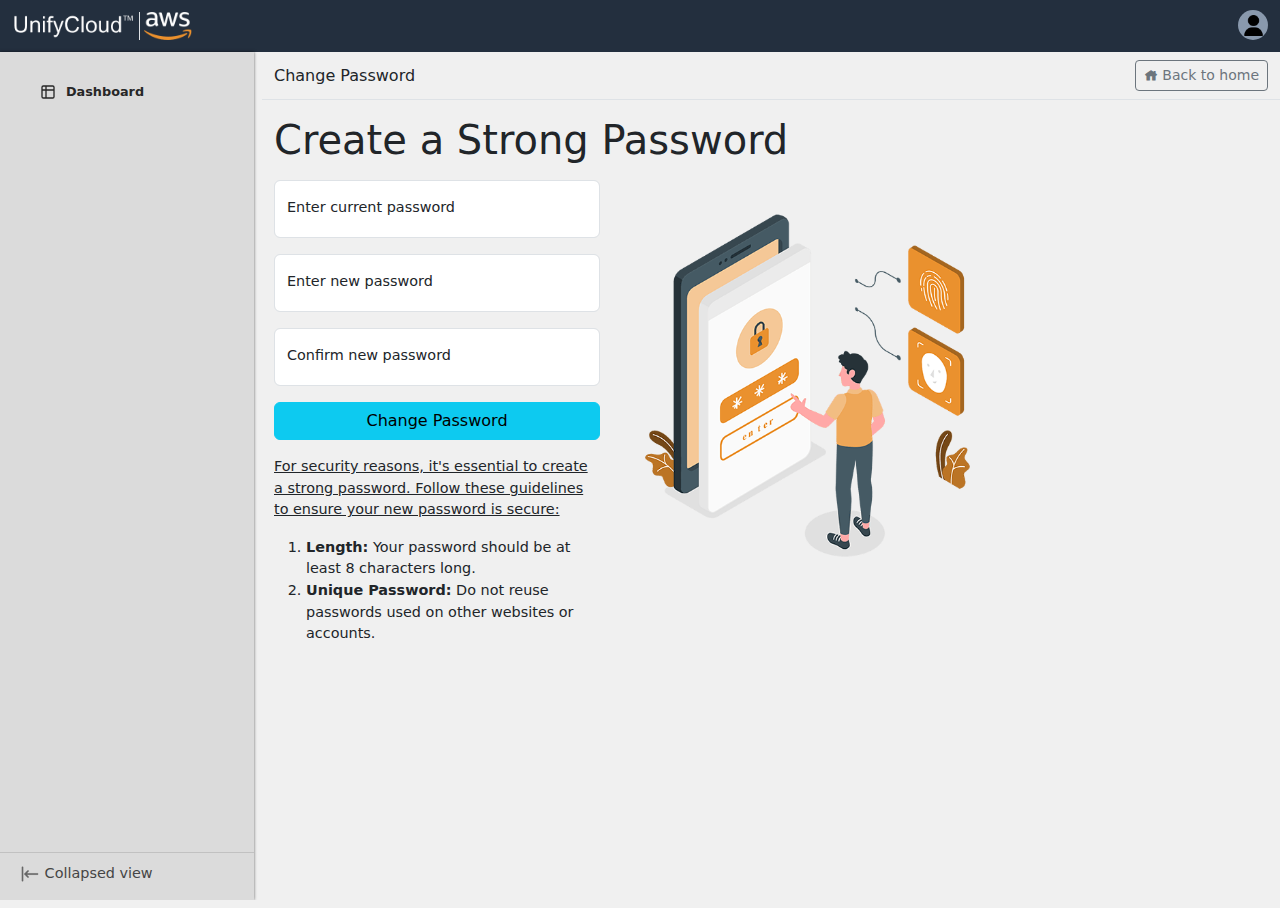
==== commit 05a354a6: "final touch" ====
--- a/change-password.html
+++ b/change-password.html
@@ -59,732 +59,13 @@
                         <ul class="navbar-nav flex-column" id="navbarVerticalNav">
 
 
+
                             <li class="nav-item">
-                                <!-- label-->
-
                                 <div class="nav-item-wrapper">
-                                    <a class="nav-link dropdown-indicator label-1 collapsed" href="#nv-forms" role="button" data-bs-toggle="collapse" aria-expanded="false" aria-controls="nv-forms">
-                                        <div class="d-flex align-items-center">
-                                            <div class="dropdown-indicator-icon"><svg class="svg-inline--fa fa-caret-right" aria-hidden="true" focusable="false" data-prefix="fas" data-icon="caret-right" role="img" xmlns="http://www.w3.org/2000/svg" viewBox="0 0 256 512" data-fa-i2svg=""><path fill="currentColor" d="M118.6 105.4l128 127.1C252.9 239.6 256 247.8 256 255.1s-3.125 16.38-9.375 22.63l-128 127.1c-9.156 9.156-22.91 11.9-34.88 6.943S64 396.9 64 383.1V128c0-12.94 7.781-24.62 19.75-29.58S109.5 96.23 118.6 105.4z"></path></svg><!-- <span class="fas fa-caret-right"></span> Font Awesome fontawesome.com --></div><span class="nav-link-icon"><svg xmlns="http://www.w3.org/2000/svg" width="16px" height="16px" viewBox="0 0 24 24" fill="none" stroke="currentColor" stroke-width="2" stroke-linecap="round" stroke-linejoin="round" class="feather feather-file-text"><path d="M14 2H6a2 2 0 0 0-2 2v16a2 2 0 0 0 2 2h12a2 2 0 0 0 2-2V8z"></path><polyline points="14 2 14 8 20 8"></polyline><line x1="16" y1="13" x2="8" y2="13"></line><line x1="16" y1="17" x2="8" y2="17"></line><polyline points="10 9 9 9 8 9"></polyline></svg></span><span class="nav-link-text">Forms</span>
-                                        </div>
-                                    </a>
-                                    <div class="parent-wrapper label-1">
-                                        <ul class="nav collapse parent" data-bs-parent="#navbarVerticalCollapse" id="nv-forms">
-                                            <li class="collapsed-nav-item-title d-none">Forms</li>
-                                            <li class="nav-item">
-                                                <a class="nav-link dropdown-indicator collapsed" href="#nv-basic" data-bs-toggle="collapse" aria-expanded="false" aria-controls="nv-basic">
-                                                    <div class="d-flex align-items-center">
-                                                        <div class="dropdown-indicator-icon"><svg class="svg-inline--fa fa-caret-right" aria-hidden="true" focusable="false" data-prefix="fas" data-icon="caret-right" role="img" xmlns="http://www.w3.org/2000/svg" viewBox="0 0 256 512" data-fa-i2svg=""><path fill="currentColor" d="M118.6 105.4l128 127.1C252.9 239.6 256 247.8 256 255.1s-3.125 16.38-9.375 22.63l-128 127.1c-9.156 9.156-22.91 11.9-34.88 6.943S64 396.9 64 383.1V128c0-12.94 7.781-24.62 19.75-29.58S109.5 96.23 118.6 105.4z"></path></svg><!-- <span class="fas fa-caret-right"></span> Font Awesome fontawesome.com --></div><span class="nav-link-text">Basic</span>
-                                                    </div>
-                                                </a><!-- more inner pages-->
-                                                <div class="parent-wrapper">
-                                                    <ul class="nav collapse parent" data-bs-parent="#forms" id="nv-basic">
-                                                        <li class="nav-item">
-                                                            <a class="nav-link" href="modules/forms/basic/form-control.html" data-bs-toggle="" aria-expanded="false">
-                                                                <div class="d-flex align-items-center"><span class="nav-link-text">Form control</span></div>
-                                                            </a><!-- more inner pages-->
-                                                        </li>
-                                                        <li class="nav-item">
-                                                            <a class="nav-link" href="modules/forms/basic/input-group.html" data-bs-toggle="" aria-expanded="false">
-                                                                <div class="d-flex align-items-center"><span class="nav-link-text">Input group</span></div>
-                                                            </a><!-- more inner pages-->
-                                                        </li>
-                                                        <li class="nav-item">
-                                                            <a class="nav-link" href="modules/forms/basic/select.html" data-bs-toggle="" aria-expanded="false">
-                                                                <div class="d-flex align-items-center"><span class="nav-link-text">Select</span></div>
-                                                            </a><!-- more inner pages-->
-                                                        </li>
-                                                        <li class="nav-item">
-                                                            <a class="nav-link" href="modules/forms/basic/checks.html" data-bs-toggle="" aria-expanded="false">
-                                                                <div class="d-flex align-items-center"><span class="nav-link-text">Checks</span></div>
-                                                            </a><!-- more inner pages-->
-                                                        </li>
-                                                        <li class="nav-item">
-                                                            <a class="nav-link" href="modules/forms/basic/range.html" data-bs-toggle="" aria-expanded="false">
-                                                                <div class="d-flex align-items-center"><span class="nav-link-text">Range</span></div>
-                                                            </a><!-- more inner pages-->
-                                                        </li>
-                                                        <li class="nav-item">
-                                                            <a class="nav-link" href="modules/forms/basic/floating-labels.html" data-bs-toggle="" aria-expanded="false">
-                                                                <div class="d-flex align-items-center"><span class="nav-link-text">Floating labels</span></div>
-                                                            </a><!-- more inner pages-->
-                                                        </li>
-                                                        <li class="nav-item">
-                                                            <a class="nav-link" href="modules/forms/basic/layout.html" data-bs-toggle="" aria-expanded="false">
-                                                                <div class="d-flex align-items-center"><span class="nav-link-text">Layout</span></div>
-                                                            </a><!-- more inner pages-->
-                                                        </li>
-                                                    </ul>
-                                                </div>
-                                            </li>
-                                            <li class="nav-item">
-                                                <a class="nav-link dropdown-indicator collapsed" href="#nv-advance" data-bs-toggle="collapse" aria-expanded="false" aria-controls="nv-advance">
-                                                    <div class="d-flex align-items-center">
-                                                        <div class="dropdown-indicator-icon"><svg class="svg-inline--fa fa-caret-right" aria-hidden="true" focusable="false" data-prefix="fas" data-icon="caret-right" role="img" xmlns="http://www.w3.org/2000/svg" viewBox="0 0 256 512" data-fa-i2svg=""><path fill="currentColor" d="M118.6 105.4l128 127.1C252.9 239.6 256 247.8 256 255.1s-3.125 16.38-9.375 22.63l-128 127.1c-9.156 9.156-22.91 11.9-34.88 6.943S64 396.9 64 383.1V128c0-12.94 7.781-24.62 19.75-29.58S109.5 96.23 118.6 105.4z"></path></svg><!-- <span class="fas fa-caret-right"></span> Font Awesome fontawesome.com --></div><span class="nav-link-text">Advance</span>
-                                                    </div>
-                                                </a><!-- more inner pages-->
-                                                <div class="parent-wrapper">
-                                                    <ul class="nav collapse parent" data-bs-parent="#forms" id="nv-advance">
-                                                        <li class="nav-item">
-                                                            <a class="nav-link" href="modules/forms/advance/advance-select.html" data-bs-toggle="" aria-expanded="false">
-                                                                <div class="d-flex align-items-center"><span class="nav-link-text">Advance select</span></div>
-                                                            </a><!-- more inner pages-->
-                                                        </li>
-                                                        <li class="nav-item">
-                                                            <a class="nav-link" href="modules/forms/advance/date-picker.html" data-bs-toggle="" aria-expanded="false">
-                                                                <div class="d-flex align-items-center"><span class="nav-link-text">Date picker</span></div>
-                                                            </a><!-- more inner pages-->
-                                                        </li>
-                                                        <li class="nav-item">
-                                                            <a class="nav-link" href="modules/forms/advance/editor.html" data-bs-toggle="" aria-expanded="false">
-                                                                <div class="d-flex align-items-center"><span class="nav-link-text">Editor</span></div>
-                                                            </a><!-- more inner pages-->
-                                                        </li>
-                                                        <li class="nav-item">
-                                                            <a class="nav-link" href="modules/forms/advance/file-uploader.html" data-bs-toggle="" aria-expanded="false">
-                                                                <div class="d-flex align-items-center"><span class="nav-link-text">File uploader</span></div>
-                                                            </a><!-- more inner pages-->
-                                                        </li>
-                                                        <li class="nav-item">
-                                                            <a class="nav-link" href="modules/forms/advance/rating.html" data-bs-toggle="" aria-expanded="false">
-                                                                <div class="d-flex align-items-center"><span class="nav-link-text">Rating</span></div>
-                                                            </a><!-- more inner pages-->
-                                                        </li>
-                                                        <li class="nav-item">
-                                                            <a class="nav-link" href="modules/forms/advance/emoji-button.html" data-bs-toggle="" aria-expanded="false">
-                                                                <div class="d-flex align-items-center"><span class="nav-link-text">Emoji button</span></div>
-                                                            </a><!-- more inner pages-->
-                                                        </li>
-                                                    </ul>
-                                                </div>
-                                            </li>
-                                            <li class="nav-item">
-                                                <a class="nav-link" href="modules/forms/validation.html" data-bs-toggle="" aria-expanded="false">
-                                                    <div class="d-flex align-items-center"><span class="nav-link-text">Validation</span></div>
-                                                </a><!-- more inner pages-->
-                                            </li>
-                                            <li class="nav-item">
-                                                <a class="nav-link" href="modules/forms/wizard.html" data-bs-toggle="" aria-expanded="false">
-                                                    <div class="d-flex align-items-center"><span class="nav-link-text">Wizard</span></div>
-                                                </a><!-- more inner pages-->
-                                            </li>
-                                        </ul>
-                                    </div>
-                                </div><!-- parent pages-->
-                                <div class="nav-item-wrapper">
-                                    <a class="nav-link dropdown-indicator label-1 collapsed" href="#nv-icons" role="button" data-bs-toggle="collapse" aria-expanded="false" aria-controls="nv-icons">
-                                        <div class="d-flex align-items-center">
-                                            <div class="dropdown-indicator-icon"><svg class="svg-inline--fa fa-caret-right" aria-hidden="true" focusable="false" data-prefix="fas" data-icon="caret-right" role="img" xmlns="http://www.w3.org/2000/svg" viewBox="0 0 256 512" data-fa-i2svg=""><path fill="currentColor" d="M118.6 105.4l128 127.1C252.9 239.6 256 247.8 256 255.1s-3.125 16.38-9.375 22.63l-128 127.1c-9.156 9.156-22.91 11.9-34.88 6.943S64 396.9 64 383.1V128c0-12.94 7.781-24.62 19.75-29.58S109.5 96.23 118.6 105.4z"></path></svg><!-- <span class="fas fa-caret-right"></span> Font Awesome fontawesome.com --></div><span class="nav-link-icon"><svg xmlns="http://www.w3.org/2000/svg" width="16px" height="16px" viewBox="0 0 24 24" fill="none" stroke="currentColor" stroke-width="2" stroke-linecap="round" stroke-linejoin="round" class="feather feather-grid"><rect x="3" y="3" width="7" height="7"></rect><rect x="14" y="3" width="7" height="7"></rect><rect x="14" y="14" width="7" height="7"></rect><rect x="3" y="14" width="7" height="7"></rect></svg></span><span class="nav-link-text">Icons</span>
-                                        </div>
-                                    </a>
-                                    <div class="parent-wrapper label-1">
-                                        <ul class="nav collapse parent" data-bs-parent="#navbarVerticalCollapse" id="nv-icons">
-                                            <li class="collapsed-nav-item-title d-none">Icons</li>
-                                            <li class="nav-item">
-                                                <a class="nav-link" href="modules/icons/feather.html" data-bs-toggle="" aria-expanded="false">
-                                                    <div class="d-flex align-items-center"><span class="nav-link-text">Feather</span></div>
-                                                </a><!-- more inner pages-->
-                                            </li>
-                                            <li class="nav-item">
-                                                <a class="nav-link" href="modules/icons/font-awesome.html" data-bs-toggle="" aria-expanded="false">
-                                                    <div class="d-flex align-items-center"><span class="nav-link-text">Font awesome</span></div>
-                                                </a><!-- more inner pages-->
-                                            </li>
-                                            <li class="nav-item">
-                                                <a class="nav-link" href="modules/icons/unicons.html" data-bs-toggle="" aria-expanded="false">
-                                                    <div class="d-flex align-items-center"><span class="nav-link-text">Unicons</span></div>
-                                                </a><!-- more inner pages-->
-                                            </li>
-                                        </ul>
-                                    </div>
-                                </div><!-- parent pages-->
-                                <div class="nav-item-wrapper">
-                                    <a class="nav-link dropdown-indicator label-1 collapsed" href="#nv-tables" role="button" data-bs-toggle="collapse" aria-expanded="false" aria-controls="nv-tables">
-                                        <div class="d-flex align-items-center">
-                                            <div class="dropdown-indicator-icon"><svg class="svg-inline--fa fa-caret-right" aria-hidden="true" focusable="false" data-prefix="fas" data-icon="caret-right" role="img" xmlns="http://www.w3.org/2000/svg" viewBox="0 0 256 512" data-fa-i2svg=""><path fill="currentColor" d="M118.6 105.4l128 127.1C252.9 239.6 256 247.8 256 255.1s-3.125 16.38-9.375 22.63l-128 127.1c-9.156 9.156-22.91 11.9-34.88 6.943S64 396.9 64 383.1V128c0-12.94 7.781-24.62 19.75-29.58S109.5 96.23 118.6 105.4z"></path></svg><!-- <span class="fas fa-caret-right"></span> Font Awesome fontawesome.com --></div><span class="nav-link-icon"><svg xmlns="http://www.w3.org/2000/svg" width="16px" height="16px" viewBox="0 0 24 24" fill="none" stroke="currentColor" stroke-width="2" stroke-linecap="round" stroke-linejoin="round" class="feather feather-columns"><path d="M12 3h7a2 2 0 0 1 2 2v14a2 2 0 0 1-2 2h-7m0-18H5a2 2 0 0 0-2 2v14a2 2 0 0 0 2 2h7m0-18v18"></path></svg></span><span class="nav-link-text">Tables</span>
-                                        </div>
-                                    </a>
-                                    <div class="parent-wrapper label-1">
-                                        <ul class="nav collapse parent" data-bs-parent="#navbarVerticalCollapse" id="nv-tables">
-                                            <li class="collapsed-nav-item-title d-none">Tables</li>
-                                            <li class="nav-item">
-                                                <a class="nav-link" href="modules/tables/basic-tables.html" data-bs-toggle="" aria-expanded="false">
-                                                    <div class="d-flex align-items-center"><span class="nav-link-text">Basic tables</span></div>
-                                                </a><!-- more inner pages-->
-                                            </li>
-                                            <li class="nav-item">
-                                                <a class="nav-link" href="modules/tables/advance-tables.html" data-bs-toggle="" aria-expanded="false">
-                                                    <div class="d-flex align-items-center"><span class="nav-link-text">Advance tables</span></div>
-                                                </a><!-- more inner pages-->
-                                            </li>
-                                            <li class="nav-item">
-                                                <a class="nav-link" href="modules/tables/bulk-select.html" data-bs-toggle="" aria-expanded="false">
-                                                    <div class="d-flex align-items-center"><span class="nav-link-text">Bulk Select</span></div>
-                                                </a><!-- more inner pages-->
-                                            </li>
-                                        </ul>
-                                    </div>
-                                </div><!-- parent pages-->
-                                <div class="nav-item-wrapper">
-                                    <a class="nav-link dropdown-indicator label-1 collapsed" href="#nv-ECharts" role="button" data-bs-toggle="collapse" aria-expanded="false" aria-controls="nv-ECharts">
-                                        <div class="d-flex align-items-center">
-                                            <div class="dropdown-indicator-icon"><svg class="svg-inline--fa fa-caret-right" aria-hidden="true" focusable="false" data-prefix="fas" data-icon="caret-right" role="img" xmlns="http://www.w3.org/2000/svg" viewBox="0 0 256 512" data-fa-i2svg=""><path fill="currentColor" d="M118.6 105.4l128 127.1C252.9 239.6 256 247.8 256 255.1s-3.125 16.38-9.375 22.63l-128 127.1c-9.156 9.156-22.91 11.9-34.88 6.943S64 396.9 64 383.1V128c0-12.94 7.781-24.62 19.75-29.58S109.5 96.23 118.6 105.4z"></path></svg><!-- <span class="fas fa-caret-right"></span> Font Awesome fontawesome.com --></div><span class="nav-link-icon"><svg xmlns="http://www.w3.org/2000/svg" width="16px" height="16px" viewBox="0 0 24 24" fill="none" stroke="currentColor" stroke-width="2" stroke-linecap="round" stroke-linejoin="round" class="feather feather-bar-chart-2"><line x1="18" y1="20" x2="18" y2="10"></line><line x1="12" y1="20" x2="12" y2="4"></line><line x1="6" y1="20" x2="6" y2="14"></line></svg></span><span class="nav-link-text">ECharts</span>
-                                        </div>
-                                    </a>
-                                    <div class="parent-wrapper label-1">
-                                        <ul class="nav collapse parent" data-bs-parent="#navbarVerticalCollapse" id="nv-ECharts">
-                                            <li class="collapsed-nav-item-title d-none">ECharts</li>
-                                            <li class="nav-item">
-                                                <a class="nav-link" href="modules/echarts/line-charts.html" data-bs-toggle="" aria-expanded="false">
-                                                    <div class="d-flex align-items-center"><span class="nav-link-text">Line charts</span></div>
-                                                </a><!-- more inner pages-->
-                                            </li>
-                                            <li class="nav-item">
-                                                <a class="nav-link" href="modules/echarts/bar-charts.html" data-bs-toggle="" aria-expanded="false">
-                                                    <div class="d-flex align-items-center"><span class="nav-link-text">Bar charts</span></div>
-                                                </a><!-- more inner pages-->
-                                            </li>
-                                            <li class="nav-item">
-                                                <a class="nav-link" href="modules/echarts/candlestick-charts.html" data-bs-toggle="" aria-expanded="false">
-                                                    <div class="d-flex align-items-center"><span class="nav-link-text">Candlestick charts</span></div>
-                                                </a><!-- more inner pages-->
-                                            </li>
-                                            <li class="nav-item">
-                                                <a class="nav-link" href="modules/echarts/geo-map.html" data-bs-toggle="" aria-expanded="false">
-                                                    <div class="d-flex align-items-center"><span class="nav-link-text">Geo map</span></div>
-                                                </a><!-- more inner pages-->
-                                            </li>
-                                            <li class="nav-item">
-                                                <a class="nav-link" href="modules/echarts/scatter-charts.html" data-bs-toggle="" aria-expanded="false">
-                                                    <div class="d-flex align-items-center"><span class="nav-link-text">Scatter charts</span></div>
-                                                </a><!-- more inner pages-->
-                                            </li>
-                                            <li class="nav-item">
-                                                <a class="nav-link" href="modules/echarts/pie-charts.html" data-bs-toggle="" aria-expanded="false">
-                                                    <div class="d-flex align-items-center"><span class="nav-link-text">Pie charts</span></div>
-                                                </a><!-- more inner pages-->
-                                            </li>
-                                            <li class="nav-item">
-                                                <a class="nav-link" href="modules/echarts/gauge-chart.html" data-bs-toggle="" aria-expanded="false">
-                                                    <div class="d-flex align-items-center"><span class="nav-link-text">Gauge chart</span></div>
-                                                </a><!-- more inner pages-->
-                                            </li>
-                                            <li class="nav-item">
-                                                <a class="nav-link" href="modules/echarts/radar-charts.html" data-bs-toggle="" aria-expanded="false">
-                                                    <div class="d-flex align-items-center"><span class="nav-link-text">Radar charts</span></div>
-                                                </a><!-- more inner pages-->
-                                            </li>
-                                            <li class="nav-item">
-                                                <a class="nav-link" href="modules/echarts/heatmap-charts.html" data-bs-toggle="" aria-expanded="false">
-                                                    <div class="d-flex align-items-center"><span class="nav-link-text">Heatmap charts</span></div>
-                                                </a><!-- more inner pages-->
-                                            </li>
-                                            <li class="nav-item">
-                                                <a class="nav-link" href="modules/echarts/how-to-use.html" data-bs-toggle="" aria-expanded="false">
-                                                    <div class="d-flex align-items-center"><span class="nav-link-text">How to use</span></div>
-                                                </a><!-- more inner pages-->
-                                            </li>
-                                        </ul>
-                                    </div>
-                                </div><!-- parent pages-->
-                                <div class="nav-item-wrapper">
-                                    <a class="nav-link dropdown-indicator label-1 collapsed" href="#nv-components" role="button" data-bs-toggle="collapse" aria-expanded="false" aria-controls="nv-components">
-                                        <div class="d-flex align-items-center">
-                                            <div class="dropdown-indicator-icon"><svg class="svg-inline--fa fa-caret-right" aria-hidden="true" focusable="false" data-prefix="fas" data-icon="caret-right" role="img" xmlns="http://www.w3.org/2000/svg" viewBox="0 0 256 512" data-fa-i2svg=""><path fill="currentColor" d="M118.6 105.4l128 127.1C252.9 239.6 256 247.8 256 255.1s-3.125 16.38-9.375 22.63l-128 127.1c-9.156 9.156-22.91 11.9-34.88 6.943S64 396.9 64 383.1V128c0-12.94 7.781-24.62 19.75-29.58S109.5 96.23 118.6 105.4z"></path></svg><!-- <span class="fas fa-caret-right"></span> Font Awesome fontawesome.com --></div><span class="nav-link-icon"><svg xmlns="http://www.w3.org/2000/svg" width="16px" height="16px" viewBox="0 0 24 24" fill="none" stroke="currentColor" stroke-width="2" stroke-linecap="round" stroke-linejoin="round" class="feather feather-package"><line x1="16.5" y1="9.4" x2="7.5" y2="4.21"></line><path d="M21 16V8a2 2 0 0 0-1-1.73l-7-4a2 2 0 0 0-2 0l-7 4A2 2 0 0 0 3 8v8a2 2 0 0 0 1 1.73l7 4a2 2 0 0 0 2 0l7-4A2 2 0 0 0 21 16z"></path><polyline points="3.27 6.96 12 12.01 20.73 6.96"></polyline><line x1="12" y1="22.08" x2="12" y2="12"></line></svg></span><span class="nav-link-text">Components</span>
-                                        </div>
-                                    </a>
-                                    <div class="parent-wrapper label-1">
-                                        <ul class="nav collapse parent" data-bs-parent="#navbarVerticalCollapse" id="nv-components">
-                                            <li class="collapsed-nav-item-title d-none">Components</li>
-                                            <li class="nav-item">
-                                                <a class="nav-link" href="modules/components/accordion.html" data-bs-toggle="" aria-expanded="false">
-                                                    <div class="d-flex align-items-center"><span class="nav-link-text">Accordion</span></div>
-                                                </a><!-- more inner pages-->
-                                            </li>
-                                            <li class="nav-item">
-                                                <a class="nav-link" href="modules/components/avatar.html" data-bs-toggle="" aria-expanded="false">
-                                                    <div class="d-flex align-items-center"><span class="nav-link-text">Avatar</span></div>
-                                                </a><!-- more inner pages-->
-                                            </li>
-                                            <li class="nav-item">
-                                                <a class="nav-link" href="modules/components/alerts.html" data-bs-toggle="" aria-expanded="false">
-                                                    <div class="d-flex align-items-center"><span class="nav-link-text">Alerts</span></div>
-                                                </a><!-- more inner pages-->
-                                            </li>
-                                            <li class="nav-item">
-                                                <a class="nav-link" href="modules/components/badge.html" data-bs-toggle="" aria-expanded="false">
-                                                    <div class="d-flex align-items-center"><span class="nav-link-text">Badge</span></div>
-                                                </a><!-- more inner pages-->
-                                            </li>
-                                            <li class="nav-item">
-                                                <a class="nav-link" href="modules/components/breadcrumb.html" data-bs-toggle="" aria-expanded="false">
-                                                    <div class="d-flex align-items-center"><span class="nav-link-text">Breadcrumb</span></div>
-                                                </a><!-- more inner pages-->
-                                            </li>
-                                            <li class="nav-item">
-                                                <a class="nav-link" href="modules/components/button.html" data-bs-toggle="" aria-expanded="false">
-                                                    <div class="d-flex align-items-center"><span class="nav-link-text">Buttons</span></div>
-                                                </a><!-- more inner pages-->
-                                            </li>
-                                            <li class="nav-item">
-                                                <a class="nav-link" href="modules/components/calendar.html" data-bs-toggle="" aria-expanded="false">
-                                                    <div class="d-flex align-items-center"><span class="nav-link-text">Calendar</span></div>
-                                                </a><!-- more inner pages-->
-                                            </li>
-                                            <li class="nav-item">
-                                                <a class="nav-link" href="modules/components/card.html" data-bs-toggle="" aria-expanded="false">
-                                                    <div class="d-flex align-items-center"><span class="nav-link-text">Card</span></div>
-                                                </a><!-- more inner pages-->
-                                            </li>
-                                            <li class="nav-item">
-                                                <a class="nav-link dropdown-indicator collapsed" href="#nv-carousel" data-bs-toggle="collapse" aria-expanded="false" aria-controls="nv-carousel">
-                                                    <div class="d-flex align-items-center">
-                                                        <div class="dropdown-indicator-icon"><svg class="svg-inline--fa fa-caret-right" aria-hidden="true" focusable="false" data-prefix="fas" data-icon="caret-right" role="img" xmlns="http://www.w3.org/2000/svg" viewBox="0 0 256 512" data-fa-i2svg=""><path fill="currentColor" d="M118.6 105.4l128 127.1C252.9 239.6 256 247.8 256 255.1s-3.125 16.38-9.375 22.63l-128 127.1c-9.156 9.156-22.91 11.9-34.88 6.943S64 396.9 64 383.1V128c0-12.94 7.781-24.62 19.75-29.58S109.5 96.23 118.6 105.4z"></path></svg><!-- <span class="fas fa-caret-right"></span> Font Awesome fontawesome.com --></div><span class="nav-link-text">Carousel</span>
-                                                    </div>
-                                                </a><!-- more inner pages-->
-                                                <div class="parent-wrapper">
-                                                    <ul class="nav collapse parent" data-bs-parent="#components" id="nv-carousel">
-                                                        <li class="nav-item">
-                                                            <a class="nav-link" href="modules/components/carousel/bootstrap.html" data-bs-toggle="" aria-expanded="false">
-                                                                <div class="d-flex align-items-center"><span class="nav-link-text">Bootstrap</span></div>
-                                                            </a><!-- more inner pages-->
-                                                        </li>
-                                                        <li class="nav-item">
-                                                            <a class="nav-link" href="modules/components/carousel/swiper.html" data-bs-toggle="" aria-expanded="false">
-                                                                <div class="d-flex align-items-center"><span class="nav-link-text">Swiper</span></div>
-                                                            </a><!-- more inner pages-->
-                                                        </li>
-                                                    </ul>
-                                                </div>
-                                            </li>
-                                            <li class="nav-item">
-                                                <a class="nav-link" href="modules/components/collapse.html" data-bs-toggle="" aria-expanded="false">
-                                                    <div class="d-flex align-items-center"><span class="nav-link-text">Collapse</span></div>
-                                                </a><!-- more inner pages-->
-                                            </li>
-                                            <li class="nav-item">
-                                                <a class="nav-link" href="modules/components/dropdown.html" data-bs-toggle="" aria-expanded="false">
-                                                    <div class="d-flex align-items-center"><span class="nav-link-text">Dropdown</span></div>
-                                                </a><!-- more inner pages-->
-                                            </li>
-                                            <li class="nav-item">
-                                                <a class="nav-link" href="modules/components/list-group.html" data-bs-toggle="" aria-expanded="false">
-                                                    <div class="d-flex align-items-center"><span class="nav-link-text">List group</span></div>
-                                                </a><!-- more inner pages-->
-                                            </li>
-                                            <li class="nav-item">
-                                                <a class="nav-link" href="modules/components/modal.html" data-bs-toggle="" aria-expanded="false">
-                                                    <div class="d-flex align-items-center"><span class="nav-link-text">Modals</span></div>
-                                                </a><!-- more inner pages-->
-                                            </li>
-                                            <li class="nav-item">
-                                                <a class="nav-link dropdown-indicator collapsed" href="#nv-navs-_and_-Tabs" data-bs-toggle="collapse" aria-expanded="false" aria-controls="nv-navs-_and_-Tabs">
-                                                    <div class="d-flex align-items-center">
-                                                        <div class="dropdown-indicator-icon"><svg class="svg-inline--fa fa-caret-right" aria-hidden="true" focusable="false" data-prefix="fas" data-icon="caret-right" role="img" xmlns="http://www.w3.org/2000/svg" viewBox="0 0 256 512" data-fa-i2svg=""><path fill="currentColor" d="M118.6 105.4l128 127.1C252.9 239.6 256 247.8 256 255.1s-3.125 16.38-9.375 22.63l-128 127.1c-9.156 9.156-22.91 11.9-34.88 6.943S64 396.9 64 383.1V128c0-12.94 7.781-24.62 19.75-29.58S109.5 96.23 118.6 105.4z"></path></svg><!-- <span class="fas fa-caret-right"></span> Font Awesome fontawesome.com --></div><span class="nav-link-text">Navs &amp; Tabs</span>
-                                                    </div>
-                                                </a><!-- more inner pages-->
-                                                <div class="parent-wrapper">
-                                                    <ul class="nav collapse parent" data-bs-parent="#components" id="nv-navs-_and_-Tabs">
-                                                        <li class="nav-item">
-                                                            <a class="nav-link" href="modules/components/navs-and-tabs/navs.html" data-bs-toggle="" aria-expanded="false">
-                                                                <div class="d-flex align-items-center"><span class="nav-link-text">Navs</span></div>
-                                                            </a><!-- more inner pages-->
-                                                        </li>
-                                                        <li class="nav-item">
-                                                            <a class="nav-link" href="modules/components/navs-and-tabs/navbar.html" data-bs-toggle="" aria-expanded="false">
-                                                                <div class="d-flex align-items-center"><span class="nav-link-text">Navbar</span></div>
-                                                            </a><!-- more inner pages-->
-                                                        </li>
-                                                        <li class="nav-item">
-                                                            <a class="nav-link" href="modules/components/navs-and-tabs/tabs.html" data-bs-toggle="" aria-expanded="false">
-                                                                <div class="d-flex align-items-center"><span class="nav-link-text">Tabs</span></div>
-                                                            </a><!-- more inner pages-->
-                                                        </li>
-                                                    </ul>
-                                                </div>
-                                            </li>
-                                            <li class="nav-item">
-                                                <a class="nav-link" href="modules/components/offcanvas.html" data-bs-toggle="" aria-expanded="false">
-                                                    <div class="d-flex align-items-center"><span class="nav-link-text">Offcanvas</span></div>
-                                                </a><!-- more inner pages-->
-                                            </li>
-                                            <li class="nav-item">
-                                                <a class="nav-link" href="modules/components/progress-bar.html" data-bs-toggle="" aria-expanded="false">
-                                                    <div class="d-flex align-items-center"><span class="nav-link-text">Progress bar</span></div>
-                                                </a><!-- more inner pages-->
-                                            </li>
-                                            <li class="nav-item">
-                                                <a class="nav-link" href="modules/components/placeholder.html" data-bs-toggle="" aria-expanded="false">
-                                                    <div class="d-flex align-items-center"><span class="nav-link-text">Placeholder</span></div>
-                                                </a><!-- more inner pages-->
-                                            </li>
-                                            <li class="nav-item">
-                                                <a class="nav-link" href="modules/components/pagination.html" data-bs-toggle="" aria-expanded="false">
-                                                    <div class="d-flex align-items-center"><span class="nav-link-text">Pagination</span></div>
-                                                </a><!-- more inner pages-->
-                                            </li>
-                                            <li class="nav-item">
-                                                <a class="nav-link" href="modules/components/popovers.html" data-bs-toggle="" aria-expanded="false">
-                                                    <div class="d-flex align-items-center"><span class="nav-link-text">Popovers</span></div>
-                                                </a><!-- more inner pages-->
-                                            </li>
-                                            <li class="nav-item">
-                                                <a class="nav-link" href="modules/components/scrollspy.html" data-bs-toggle="" aria-expanded="false">
-                                                    <div class="d-flex align-items-center"><span class="nav-link-text">Scrollspy</span></div>
-                                                </a><!-- more inner pages-->
-                                            </li>
-                                            <li class="nav-item">
-                                                <a class="nav-link" href="modules/components/sortable.html" data-bs-toggle="" aria-expanded="false">
-                                                    <div class="d-flex align-items-center"><span class="nav-link-text">Sortable</span></div>
-                                                </a><!-- more inner pages-->
-                                            </li>
-                                            <li class="nav-item">
-                                                <a class="nav-link" href="modules/components/spinners.html" data-bs-toggle="" aria-expanded="false">
-                                                    <div class="d-flex align-items-center"><span class="nav-link-text">Spinners</span></div>
-                                                </a><!-- more inner pages-->
-                                            </li>
-                                            <li class="nav-item">
-                                                <a class="nav-link" href="modules/components/toast.html" data-bs-toggle="" aria-expanded="false">
-                                                    <div class="d-flex align-items-center"><span class="nav-link-text">Toast</span></div>
-                                                </a><!-- more inner pages-->
-                                            </li>
-                                            <li class="nav-item">
-                                                <a class="nav-link" href="modules/components/tooltips.html" data-bs-toggle="" aria-expanded="false">
-                                                    <div class="d-flex align-items-center"><span class="nav-link-text">Tooltips</span></div>
-                                                </a><!-- more inner pages-->
-                                            </li>
-                                            <li class="nav-item">
-                                                <a class="nav-link" href="modules/components/chat-widget.html" data-bs-toggle="" aria-expanded="false">
-                                                    <div class="d-flex align-items-center"><span class="nav-link-text">Chat widget</span></div>
-                                                </a><!-- more inner pages-->
-                                            </li>
-                                        </ul>
-                                    </div>
-                                </div><!-- parent pages-->
-                                <div class="nav-item-wrapper">
-                                    <a class="nav-link dropdown-indicator label-1 collapsed" href="#nv-utilities" role="button" data-bs-toggle="collapse" aria-expanded="false" aria-controls="nv-utilities">
-                                        <div class="d-flex align-items-center">
-                                            <div class="dropdown-indicator-icon"><svg class="svg-inline--fa fa-caret-right" aria-hidden="true" focusable="false" data-prefix="fas" data-icon="caret-right" role="img" xmlns="http://www.w3.org/2000/svg" viewBox="0 0 256 512" data-fa-i2svg=""><path fill="currentColor" d="M118.6 105.4l128 127.1C252.9 239.6 256 247.8 256 255.1s-3.125 16.38-9.375 22.63l-128 127.1c-9.156 9.156-22.91 11.9-34.88 6.943S64 396.9 64 383.1V128c0-12.94 7.781-24.62 19.75-29.58S109.5 96.23 118.6 105.4z"></path></svg><!-- <span class="fas fa-caret-right"></span> Font Awesome fontawesome.com --></div><span class="nav-link-icon"><svg xmlns="http://www.w3.org/2000/svg" width="16px" height="16px" viewBox="0 0 24 24" fill="none" stroke="currentColor" stroke-width="2" stroke-linecap="round" stroke-linejoin="round" class="feather feather-tool"><path d="M14.7 6.3a1 1 0 0 0 0 1.4l1.6 1.6a1 1 0 0 0 1.4 0l3.77-3.77a6 6 0 0 1-7.94 7.94l-6.91 6.91a2.12 2.12 0 0 1-3-3l6.91-6.91a6 6 0 0 1 7.94-7.94l-3.76 3.76z"></path></svg></span><span class="nav-link-text">Utilities</span>
-                                        </div>
-                                    </a>
-                                    <div class="parent-wrapper label-1">
-                                        <ul class="nav collapse parent" data-bs-parent="#navbarVerticalCollapse" id="nv-utilities">
-                                            <li class="collapsed-nav-item-title d-none">Utilities</li>
-                                            <li class="nav-item">
-                                                <a class="nav-link" href="modules/utilities/background.html" data-bs-toggle="" aria-expanded="false">
-                                                    <div class="d-flex align-items-center"><span class="nav-link-text">Background</span></div>
-                                                </a><!-- more inner pages-->
-                                            </li>
-                                            <li class="nav-item">
-                                                <a class="nav-link" href="modules/utilities/borders.html" data-bs-toggle="" aria-expanded="false">
-                                                    <div class="d-flex align-items-center"><span class="nav-link-text">Borders</span></div>
-                                                </a><!-- more inner pages-->
-                                            </li>
-                                            <li class="nav-item">
-                                                <a class="nav-link" href="modules/utilities/colors.html" data-bs-toggle="" aria-expanded="false">
-                                                    <div class="d-flex align-items-center"><span class="nav-link-text">Colors</span></div>
-                                                </a><!-- more inner pages-->
-                                            </li>
-                                            <li class="nav-item">
-                                                <a class="nav-link" href="modules/utilities/display.html" data-bs-toggle="" aria-expanded="false">
-                                                    <div class="d-flex align-items-center"><span class="nav-link-text">Display</span></div>
-                                                </a><!-- more inner pages-->
-                                            </li>
-                                            <li class="nav-item">
-                                                <a class="nav-link" href="modules/utilities/flex.html" data-bs-toggle="" aria-expanded="false">
-                                                    <div class="d-flex align-items-center"><span class="nav-link-text">Flex</span></div>
-                                                </a><!-- more inner pages-->
-                                            </li>
-                                            <li class="nav-item">
-                                                <a class="nav-link" href="modules/utilities/stacks.html" data-bs-toggle="" aria-expanded="false">
-                                                    <div class="d-flex align-items-center"><span class="nav-link-text">Stacks</span></div>
-                                                </a><!-- more inner pages-->
-                                            </li>
-                                            <li class="nav-item">
-                                                <a class="nav-link" href="modules/utilities/float.html" data-bs-toggle="" aria-expanded="false">
-                                                    <div class="d-flex align-items-center"><span class="nav-link-text">Float</span></div>
-                                                </a><!-- more inner pages-->
-                                            </li>
-                                            <li class="nav-item">
-                                                <a class="nav-link" href="modules/utilities/grid.html" data-bs-toggle="" aria-expanded="false">
-                                                    <div class="d-flex align-items-center"><span class="nav-link-text">Grid</span></div>
-                                                </a><!-- more inner pages-->
-                                            </li>
-                                            <li class="nav-item">
-                                                <a class="nav-link" href="modules/utilities/interactions.html" data-bs-toggle="" aria-expanded="false">
-                                                    <div class="d-flex align-items-center"><span class="nav-link-text">Interactions</span></div>
-                                                </a><!-- more inner pages-->
-                                            </li>
-                                            <li class="nav-item">
-                                                <a class="nav-link" href="modules/utilities/opacity.html" data-bs-toggle="" aria-expanded="false">
-                                                    <div class="d-flex align-items-center"><span class="nav-link-text">Opacity</span></div>
-                                                </a><!-- more inner pages-->
-                                            </li>
-                                            <li class="nav-item">
-                                                <a class="nav-link" href="modules/utilities/overflow.html" data-bs-toggle="" aria-expanded="false">
-                                                    <div class="d-flex align-items-center"><span class="nav-link-text">Overflow</span></div>
-                                                </a><!-- more inner pages-->
-                                            </li>
-                                            <li class="nav-item">
-                                                <a class="nav-link" href="modules/utilities/position.html" data-bs-toggle="" aria-expanded="false">
-                                                    <div class="d-flex align-items-center"><span class="nav-link-text">Position</span></div>
-                                                </a><!-- more inner pages-->
-                                            </li>
-                                            <li class="nav-item">
-                                                <a class="nav-link" href="modules/utilities/shadows.html" data-bs-toggle="" aria-expanded="false">
-                                                    <div class="d-flex align-items-center"><span class="nav-link-text">Shadows</span></div>
-                                                </a><!-- more inner pages-->
-                                            </li>
-                                            <li class="nav-item">
-                                                <a class="nav-link" href="modules/utilities/sizing.html" data-bs-toggle="" aria-expanded="false">
-                                                    <div class="d-flex align-items-center"><span class="nav-link-text">Sizing</span></div>
-                                                </a><!-- more inner pages-->
-                                            </li>
-                                            <li class="nav-item">
-                                                <a class="nav-link" href="modules/utilities/spacing.html" data-bs-toggle="" aria-expanded="false">
-                                                    <div class="d-flex align-items-center"><span class="nav-link-text">Spacing</span></div>
-                                                </a><!-- more inner pages-->
-                                            </li>
-                                            <li class="nav-item">
-                                                <a class="nav-link" href="modules/utilities/typography.html" data-bs-toggle="" aria-expanded="false">
-                                                    <div class="d-flex align-items-center"><span class="nav-link-text">Typography</span></div>
-                                                </a><!-- more inner pages-->
-                                            </li>
-                                            <li class="nav-item">
-                                                <a class="nav-link" href="modules/utilities/vertical-align.html" data-bs-toggle="" aria-expanded="false">
-                                                    <div class="d-flex align-items-center"><span class="nav-link-text">Vertical align</span></div>
-                                                </a><!-- more inner pages-->
-                                            </li>
-                                            <li class="nav-item">
-                                                <a class="nav-link" href="modules/utilities/visibility.html" data-bs-toggle="" aria-expanded="false">
-                                                    <div class="d-flex align-items-center"><span class="nav-link-text">Visibility</span></div>
-                                                </a><!-- more inner pages-->
-                                            </li>
-                                        </ul>
-                                    </div>
-                                </div><!-- parent pages-->
-                                <div class="nav-item-wrapper">
-                                    <a class="nav-link label-1" href="widgets.html" role="button" data-bs-toggle="" aria-expanded="false">
-                                        <div class="d-flex align-items-center"><span class="nav-link-icon"><svg xmlns="http://www.w3.org/2000/svg" width="16px" height="16px" viewBox="0 0 24 24" fill="none" stroke="currentColor" stroke-width="2" stroke-linecap="round" stroke-linejoin="round" class="feather feather-server"><rect x="2" y="2" width="20" height="8" rx="2" ry="2"></rect><rect x="2" y="14" width="20" height="8" rx="2" ry="2"></rect><line x1="6" y1="6" x2="6.01" y2="6"></line><line x1="6" y1="18" x2="6.01" y2="18"></line></svg></span><span class="nav-link-text-wrapper"><span class="nav-link-text">Widgets</span></span><span class="badge ms-2 badge badge-phoenix badge-phoenix-info nav-link-badge">New</span></div>
+                                    <a class="nav-link label-1" href="index.html" role="button" data-bs-toggle="" aria-expanded="false">
+                                        <div class="d-flex align-items-center"><span class="nav-link-icon"><svg xmlns="http://www.w3.org/2000/svg" width="16px" height="16px" viewBox="0 0 24 24" fill="none" stroke="currentColor" stroke-width="2" stroke-linecap="round" stroke-linejoin="round" class="feather feather-table"><path d="M9 3H5a2 2 0 0 0-2 2v4m6-6h10a2 2 0 0 1 2 2v4M9 3v18m0 0h10a2 2 0 0 0 2-2V9M9 21H5a2 2 0 0 1-2-2V9m0 0h18"></path></svg></span><span class="nav-link-text-wrapper"><span class="nav-link-text">Dashboard</span></span></div>
                                     </a>
                                 </div><!-- parent pages-->
-                                <div class="nav-item-wrapper">
-                                    <a class="nav-link dropdown-indicator label-1 collapsed" href="#nv-multi-level" role="button" data-bs-toggle="collapse" aria-expanded="false" aria-controls="nv-multi-level">
-                                        <div class="d-flex align-items-center">
-                                            <div class="dropdown-indicator-icon"><svg class="svg-inline--fa fa-caret-right" aria-hidden="true" focusable="false" data-prefix="fas" data-icon="caret-right" role="img" xmlns="http://www.w3.org/2000/svg" viewBox="0 0 256 512" data-fa-i2svg=""><path fill="currentColor" d="M118.6 105.4l128 127.1C252.9 239.6 256 247.8 256 255.1s-3.125 16.38-9.375 22.63l-128 127.1c-9.156 9.156-22.91 11.9-34.88 6.943S64 396.9 64 383.1V128c0-12.94 7.781-24.62 19.75-29.58S109.5 96.23 118.6 105.4z"></path></svg><!-- <span class="fas fa-caret-right"></span> Font Awesome fontawesome.com --></div><span class="nav-link-icon"><svg xmlns="http://www.w3.org/2000/svg" width="16px" height="16px" viewBox="0 0 24 24" fill="none" stroke="currentColor" stroke-width="2" stroke-linecap="round" stroke-linejoin="round" class="feather feather-layers"><polygon points="12 2 2 7 12 12 22 7 12 2"></polygon><polyline points="2 17 12 22 22 17"></polyline><polyline points="2 12 12 17 22 12"></polyline></svg></span><span class="nav-link-text">Multi level</span>
-                                        </div>
-                                    </a>
-                                    <div class="parent-wrapper label-1">
-                                        <ul class="nav collapse parent" data-bs-parent="#navbarVerticalCollapse" id="nv-multi-level">
-                                            <li class="collapsed-nav-item-title d-none">Multi level</li>
-                                            <li class="nav-item">
-                                                <a class="nav-link dropdown-indicator collapsed" href="#nv-level-two" data-bs-toggle="collapse" aria-expanded="false" aria-controls="nv-level-two">
-                                                    <div class="d-flex align-items-center">
-                                                        <div class="dropdown-indicator-icon"><svg class="svg-inline--fa fa-caret-right" aria-hidden="true" focusable="false" data-prefix="fas" data-icon="caret-right" role="img" xmlns="http://www.w3.org/2000/svg" viewBox="0 0 256 512" data-fa-i2svg=""><path fill="currentColor" d="M118.6 105.4l128 127.1C252.9 239.6 256 247.8 256 255.1s-3.125 16.38-9.375 22.63l-128 127.1c-9.156 9.156-22.91 11.9-34.88 6.943S64 396.9 64 383.1V128c0-12.94 7.781-24.62 19.75-29.58S109.5 96.23 118.6 105.4z"></path></svg><!-- <span class="fas fa-caret-right"></span> Font Awesome fontawesome.com --></div><span class="nav-link-text">Level two</span>
-                                                    </div>
-                                                </a><!-- more inner pages-->
-                                                <div class="parent-wrapper">
-                                                    <ul class="nav collapse parent" data-bs-parent="#multi-level" id="nv-level-two">
-                                                        <li class="nav-item">
-                                                            <a class="nav-link" href="#!.html" data-bs-toggle="" aria-expanded="false">
-                                                                <div class="d-flex align-items-center"><span class="nav-link-text">Item 1</span></div>
-                                                            </a><!-- more inner pages-->
-                                                        </li>
-                                                        <li class="nav-item">
-                                                            <a class="nav-link" href="#!.html" data-bs-toggle="" aria-expanded="false">
-                                                                <div class="d-flex align-items-center"><span class="nav-link-text">Item 2</span></div>
-                                                            </a><!-- more inner pages-->
-                                                        </li>
-                                                    </ul>
-                                                </div>
-                                            </li>
-                                            <li class="nav-item">
-                                                <a class="nav-link dropdown-indicator collapsed" href="#nv-level-three" data-bs-toggle="collapse" aria-expanded="false" aria-controls="nv-level-three">
-                                                    <div class="d-flex align-items-center">
-                                                        <div class="dropdown-indicator-icon"><svg class="svg-inline--fa fa-caret-right" aria-hidden="true" focusable="false" data-prefix="fas" data-icon="caret-right" role="img" xmlns="http://www.w3.org/2000/svg" viewBox="0 0 256 512" data-fa-i2svg=""><path fill="currentColor" d="M118.6 105.4l128 127.1C252.9 239.6 256 247.8 256 255.1s-3.125 16.38-9.375 22.63l-128 127.1c-9.156 9.156-22.91 11.9-34.88 6.943S64 396.9 64 383.1V128c0-12.94 7.781-24.62 19.75-29.58S109.5 96.23 118.6 105.4z"></path></svg><!-- <span class="fas fa-caret-right"></span> Font Awesome fontawesome.com --></div><span class="nav-link-text">Level three</span>
-                                                    </div>
-                                                </a><!-- more inner pages-->
-                                                <div class="parent-wrapper">
-                                                    <ul class="nav collapse parent" data-bs-parent="#multi-level" id="nv-level-three">
-                                                        <li class="nav-item">
-                                                            <a class="nav-link" href="#!.html" data-bs-toggle="" aria-expanded="false">
-                                                                <div class="d-flex align-items-center"><span class="nav-link-text">Item 3</span></div>
-                                                            </a><!-- more inner pages-->
-                                                        </li>
-                                                        <li class="nav-item">
-                                                            <a class="nav-link dropdown-indicator collapsed" href="#nv-item-4" data-bs-toggle="collapse" aria-expanded="false" aria-controls="nv-item-4">
-                                                                <div class="d-flex align-items-center">
-                                                                    <div class="dropdown-indicator-icon"><svg class="svg-inline--fa fa-caret-right" aria-hidden="true" focusable="false" data-prefix="fas" data-icon="caret-right" role="img" xmlns="http://www.w3.org/2000/svg" viewBox="0 0 256 512" data-fa-i2svg=""><path fill="currentColor" d="M118.6 105.4l128 127.1C252.9 239.6 256 247.8 256 255.1s-3.125 16.38-9.375 22.63l-128 127.1c-9.156 9.156-22.91 11.9-34.88 6.943S64 396.9 64 383.1V128c0-12.94 7.781-24.62 19.75-29.58S109.5 96.23 118.6 105.4z"></path></svg><!-- <span class="fas fa-caret-right"></span> Font Awesome fontawesome.com --></div><span class="nav-link-text">Item 4</span>
-                                                                </div>
-                                                            </a><!-- more inner pages-->
-                                                            <div class="parent-wrapper">
-                                                                <ul class="nav collapse parent" data-bs-parent="#level-three" id="nv-item-4">
-                                                                    <li class="nav-item">
-                                                                        <a class="nav-link" href="#!.html" data-bs-toggle="" aria-expanded="false">
-                                                                            <div class="d-flex align-items-center"><span class="nav-link-text">Item 5</span></div>
-                                                                        </a><!-- more inner pages-->
-                                                                    </li>
-                                                                    <li class="nav-item">
-                                                                        <a class="nav-link" href="#!.html" data-bs-toggle="" aria-expanded="false">
-                                                                            <div class="d-flex align-items-center"><span class="nav-link-text">Item 6</span></div>
-                                                                        </a><!-- more inner pages-->
-                                                                    </li>
-                                                                </ul>
-                                                            </div>
-                                                        </li>
-                                                    </ul>
-                                                </div>
-                                            </li>
-                                            <li class="nav-item">
-                                                <a class="nav-link dropdown-indicator collapsed" href="#nv-level-four" data-bs-toggle="collapse" aria-expanded="false" aria-controls="nv-level-four">
-                                                    <div class="d-flex align-items-center">
-                                                        <div class="dropdown-indicator-icon"><svg class="svg-inline--fa fa-caret-right" aria-hidden="true" focusable="false" data-prefix="fas" data-icon="caret-right" role="img" xmlns="http://www.w3.org/2000/svg" viewBox="0 0 256 512" data-fa-i2svg=""><path fill="currentColor" d="M118.6 105.4l128 127.1C252.9 239.6 256 247.8 256 255.1s-3.125 16.38-9.375 22.63l-128 127.1c-9.156 9.156-22.91 11.9-34.88 6.943S64 396.9 64 383.1V128c0-12.94 7.781-24.62 19.75-29.58S109.5 96.23 118.6 105.4z"></path></svg><!-- <span class="fas fa-caret-right"></span> Font Awesome fontawesome.com --></div><span class="nav-link-text">Level four</span>
-                                                    </div>
-                                                </a><!-- more inner pages-->
-                                                <div class="parent-wrapper">
-                                                    <ul class="nav collapse parent" data-bs-parent="#multi-level" id="nv-level-four">
-                                                        <li class="nav-item">
-                                                            <a class="nav-link" href="#!.html" data-bs-toggle="" aria-expanded="false">
-                                                                <div class="d-flex align-items-center"><span class="nav-link-text">Item 6</span></div>
-                                                            </a><!-- more inner pages-->
-                                                        </li>
-                                                        <li class="nav-item">
-                                                            <a class="nav-link dropdown-indicator collapsed" href="#nv-item-7" data-bs-toggle="collapse" aria-expanded="false" aria-controls="nv-item-7">
-                                                                <div class="d-flex align-items-center">
-                                                                    <div class="dropdown-indicator-icon"><svg class="svg-inline--fa fa-caret-right" aria-hidden="true" focusable="false" data-prefix="fas" data-icon="caret-right" role="img" xmlns="http://www.w3.org/2000/svg" viewBox="0 0 256 512" data-fa-i2svg=""><path fill="currentColor" d="M118.6 105.4l128 127.1C252.9 239.6 256 247.8 256 255.1s-3.125 16.38-9.375 22.63l-128 127.1c-9.156 9.156-22.91 11.9-34.88 6.943S64 396.9 64 383.1V128c0-12.94 7.781-24.62 19.75-29.58S109.5 96.23 118.6 105.4z"></path></svg><!-- <span class="fas fa-caret-right"></span> Font Awesome fontawesome.com --></div><span class="nav-link-text">Item 7</span>
-                                                                </div>
-                                                            </a><!-- more inner pages-->
-                                                            <div class="parent-wrapper">
-                                                                <ul class="nav collapse parent" data-bs-parent="#level-four" id="nv-item-7">
-                                                                    <li class="nav-item">
-                                                                        <a class="nav-link" href="#!.html" data-bs-toggle="" aria-expanded="false">
-                                                                            <div class="d-flex align-items-center"><span class="nav-link-text">Item 8</span></div>
-                                                                        </a><!-- more inner pages-->
-                                                                    </li>
-                                                                    <li class="nav-item">
-                                                                        <a class="nav-link dropdown-indicator collapsed" href="#nv-item-9" data-bs-toggle="collapse" aria-expanded="false" aria-controls="nv-item-9">
-                                                                            <div class="d-flex align-items-center">
-                                                                                <div class="dropdown-indicator-icon"><svg class="svg-inline--fa fa-caret-right" aria-hidden="true" focusable="false" data-prefix="fas" data-icon="caret-right" role="img" xmlns="http://www.w3.org/2000/svg" viewBox="0 0 256 512" data-fa-i2svg=""><path fill="currentColor" d="M118.6 105.4l128 127.1C252.9 239.6 256 247.8 256 255.1s-3.125 16.38-9.375 22.63l-128 127.1c-9.156 9.156-22.91 11.9-34.88 6.943S64 396.9 64 383.1V128c0-12.94 7.781-24.62 19.75-29.58S109.5 96.23 118.6 105.4z"></path></svg><!-- <span class="fas fa-caret-right"></span> Font Awesome fontawesome.com --></div><span class="nav-link-text">Item 9</span>
-                                                                            </div>
-                                                                        </a><!-- more inner pages-->
-                                                                        <div class="parent-wrapper">
-                                                                            <ul class="nav collapse parent" data-bs-parent="#item-7" id="nv-item-9">
-                                                                                <li class="nav-item">
-                                                                                    <a class="nav-link" href="#!.html" data-bs-toggle="" aria-expanded="false">
-                                                                                        <div class="d-flex align-items-center"><span class="nav-link-text">Item 10</span></div>
-                                                                                    </a><!-- more inner pages-->
-                                                                                </li>
-                                                                                <li class="nav-item">
-                                                                                    <a class="nav-link" href="#!.html" data-bs-toggle="" aria-expanded="false">
-                                                                                        <div class="d-flex align-items-center"><span class="nav-link-text">Item 11</span></div>
-                                                                                    </a><!-- more inner pages-->
-                                                                                </li>
-                                                                            </ul>
-                                                                        </div>
-                                                                    </li>
-                                                                </ul>
-                                                            </div>
-                                                        </li>
-                                                    </ul>
-                                                </div>
-                                            </li>
-                                        </ul>
-                                    </div>
-                                </div>
-                            </li>
-                            <li class="nav-item">
-                                <!-- label-->
-                                <p class="navbar-vertical-label">Documentation</p>
-                                <hr class="navbar-vertical-line"><!-- parent pages-->
-                                <div class="nav-item-wrapper">
-                                    <a class="nav-link label-1" href="documentation/getting-started.html" role="button" data-bs-toggle="" aria-expanded="false">
-                                        <div class="d-flex align-items-center"><span class="nav-link-icon"><svg xmlns="http://www.w3.org/2000/svg" width="16px" height="16px" viewBox="0 0 24 24" fill="none" stroke="currentColor" stroke-width="2" stroke-linecap="round" stroke-linejoin="round" class="feather feather-life-buoy"><circle cx="12" cy="12" r="10"></circle><circle cx="12" cy="12" r="4"></circle><line x1="4.93" y1="4.93" x2="9.17" y2="9.17"></line><line x1="14.83" y1="14.83" x2="19.07" y2="19.07"></line><line x1="14.83" y1="9.17" x2="19.07" y2="4.93"></line><line x1="14.83" y1="9.17" x2="18.36" y2="5.64"></line><line x1="4.93" y1="19.07" x2="9.17" y2="14.83"></line></svg></span><span class="nav-link-text-wrapper"><span class="nav-link-text">Getting started</span></span></div>
-                                    </a>
-                                </div><!-- parent pages-->
-                                <div class="nav-item-wrapper">
-                                    <a class="nav-link dropdown-indicator label-1 collapsed" href="#nv-customization" role="button" data-bs-toggle="collapse" aria-expanded="false" aria-controls="nv-customization">
-                                        <div class="d-flex align-items-center">
-                                            <div class="dropdown-indicator-icon"><svg class="svg-inline--fa fa-caret-right" aria-hidden="true" focusable="false" data-prefix="fas" data-icon="caret-right" role="img" xmlns="http://www.w3.org/2000/svg" viewBox="0 0 256 512" data-fa-i2svg=""><path fill="currentColor" d="M118.6 105.4l128 127.1C252.9 239.6 256 247.8 256 255.1s-3.125 16.38-9.375 22.63l-128 127.1c-9.156 9.156-22.91 11.9-34.88 6.943S64 396.9 64 383.1V128c0-12.94 7.781-24.62 19.75-29.58S109.5 96.23 118.6 105.4z"></path></svg><!-- <span class="fas fa-caret-right"></span> Font Awesome fontawesome.com --></div><span class="nav-link-icon"><svg xmlns="http://www.w3.org/2000/svg" width="16px" height="16px" viewBox="0 0 24 24" fill="none" stroke="currentColor" stroke-width="2" stroke-linecap="round" stroke-linejoin="round" class="feather feather-settings"><circle cx="12" cy="12" r="3"></circle><path d="M19.4 15a1.65 1.65 0 0 0 .33 1.82l.06.06a2 2 0 0 1 0 2.83 2 2 0 0 1-2.83 0l-.06-.06a1.65 1.65 0 0 0-1.82-.33 1.65 1.65 0 0 0-1 1.51V21a2 2 0 0 1-2 2 2 2 0 0 1-2-2v-.09A1.65 1.65 0 0 0 9 19.4a1.65 1.65 0 0 0-1.82.33l-.06.06a2 2 0 0 1-2.83 0 2 2 0 0 1 0-2.83l.06-.06a1.65 1.65 0 0 0 .33-1.82 1.65 1.65 0 0 0-1.51-1H3a2 2 0 0 1-2-2 2 2 0 0 1 2-2h.09A1.65 1.65 0 0 0 4.6 9a1.65 1.65 0 0 0-.33-1.82l-.06-.06a2 2 0 0 1 0-2.83 2 2 0 0 1 2.83 0l.06.06a1.65 1.65 0 0 0 1.82.33H9a1.65 1.65 0 0 0 1-1.51V3a2 2 0 0 1 2-2 2 2 0 0 1 2 2v.09a1.65 1.65 0 0 0 1 1.51 1.65 1.65 0 0 0 1.82-.33l.06-.06a2 2 0 0 1 2.83 0 2 2 0 0 1 0 2.83l-.06.06a1.65 1.65 0 0 0-.33 1.82V9a1.65 1.65 0 0 0 1.51 1H21a2 2 0 0 1 2 2 2 2 0 0 1-2 2h-.09a1.65 1.65 0 0 0-1.51 1z"></path></svg></span><span class="nav-link-text">Customization</span>
-                                        </div>
-                                    </a>
-                                    <div class="parent-wrapper label-1">
-                                        <ul class="nav collapse parent" data-bs-parent="#navbarVerticalCollapse" id="nv-customization">
-                                            <li class="collapsed-nav-item-title d-none">Customization</li>
-                                            <li class="nav-item">
-                                                <a class="nav-link" href="documentation/customization/configuration.html" data-bs-toggle="" aria-expanded="false">
-                                                    <div class="d-flex align-items-center"><span class="nav-link-text">Configuration</span></div>
-                                                </a><!-- more inner pages-->
-                                            </li>
-                                            <li class="nav-item">
-                                                <a class="nav-link" href="documentation/customization/styling.html" data-bs-toggle="" aria-expanded="false">
-                                                    <div class="d-flex align-items-center"><span class="nav-link-text">Styling</span></div>
-                                                </a><!-- more inner pages-->
-                                            </li>
-                                            <li class="nav-item">
-                                                <a class="nav-link" href="documentation/customization/dark-mode.html" data-bs-toggle="" aria-expanded="false">
-                                                    <div class="d-flex align-items-center"><span class="nav-link-text">Dark mode</span></div>
-                                                </a><!-- more inner pages-->
-                                            </li>
-                                            <li class="nav-item">
-                                                <a class="nav-link" href="documentation/customization/plugin.html" data-bs-toggle="" aria-expanded="false">
-                                                    <div class="d-flex align-items-center"><span class="nav-link-text">Plugin</span></div>
-                                                </a><!-- more inner pages-->
-                                            </li>
-                                        </ul>
-                                    </div>
-                                </div><!-- parent pages-->
-                                <div class="nav-item-wrapper">
-                                    <a class="nav-link dropdown-indicator label-1 collapsed" href="#nv-layouts-doc" role="button" data-bs-toggle="collapse" aria-expanded="false" aria-controls="nv-layouts-doc">
-                                        <div class="d-flex align-items-center">
-                                            <div class="dropdown-indicator-icon"><svg class="svg-inline--fa fa-caret-right" aria-hidden="true" focusable="false" data-prefix="fas" data-icon="caret-right" role="img" xmlns="http://www.w3.org/2000/svg" viewBox="0 0 256 512" data-fa-i2svg=""><path fill="currentColor" d="M118.6 105.4l128 127.1C252.9 239.6 256 247.8 256 255.1s-3.125 16.38-9.375 22.63l-128 127.1c-9.156 9.156-22.91 11.9-34.88 6.943S64 396.9 64 383.1V128c0-12.94 7.781-24.62 19.75-29.58S109.5 96.23 118.6 105.4z"></path></svg><!-- <span class="fas fa-caret-right"></span> Font Awesome fontawesome.com --></div><span class="nav-link-icon"><svg xmlns="http://www.w3.org/2000/svg" width="16px" height="16px" viewBox="0 0 24 24" fill="none" stroke="currentColor" stroke-width="2" stroke-linecap="round" stroke-linejoin="round" class="feather feather-table"><path d="M9 3H5a2 2 0 0 0-2 2v4m6-6h10a2 2 0 0 1 2 2v4M9 3v18m0 0h10a2 2 0 0 0 2-2V9M9 21H5a2 2 0 0 1-2-2V9m0 0h18"></path></svg></span><span class="nav-link-text">Layouts doc</span>
-                                        </div>
-                                    </a>
-                                    <div class="parent-wrapper label-1">
-                                        <ul class="nav collapse parent" data-bs-parent="#navbarVerticalCollapse" id="nv-layouts-doc">
-                                            <li class="collapsed-nav-item-title d-none">Layouts doc</li>
-                                            <li class="nav-item">
-                                                <a class="nav-link" href="documentation/layouts/vertical-navbar.html" data-bs-toggle="" aria-expanded="false">
-                                                    <div class="d-flex align-items-center"><span class="nav-link-text">Vertical navbar</span></div>
-                                                </a><!-- more inner pages-->
-                                            </li>
-                                            <li class="nav-item">
-                                                <a class="nav-link" href="documentation/layouts/horizontal-navbar.html" data-bs-toggle="" aria-expanded="false">
-                                                    <div class="d-flex align-items-center"><span class="nav-link-text">Horizontal navbar</span></div>
-                                                </a><!-- more inner pages-->
-                                            </li>
-                                            <li class="nav-item">
-                                                <a class="nav-link" href="documentation/layouts/combo-navbar.html" data-bs-toggle="" aria-expanded="false">
-                                                    <div class="d-flex align-items-center"><span class="nav-link-text">Combo navbar</span></div>
-                                                </a><!-- more inner pages-->
-                                            </li>
-                                            <li class="nav-item">
-                                                <a class="nav-link" href="documentation/layouts/dual-nav.html" data-bs-toggle="" aria-expanded="false">
-                                                    <div class="d-flex align-items-center"><span class="nav-link-text">Dual nav</span></div>
-                                                </a><!-- more inner pages-->
-                                            </li>
-                                        </ul>
-                                    </div>
-                                </div><!-- parent pages-->
-                                <div class="nav-item-wrapper">
-                                    <a class="nav-link label-1" href="documentation/gulp.html" role="button" data-bs-toggle="" aria-expanded="false">
-                                        <div class="d-flex align-items-center"><span class="nav-link-icon"><svg class="svg-inline--fa fa-gulp ms-1 me-1 fa-lg" aria-hidden="true" focusable="false" data-prefix="fab" data-icon="gulp" role="img" xmlns="http://www.w3.org/2000/svg" viewBox="0 0 256 512" data-fa-i2svg=""><path fill="currentColor" d="M209.8 391.1l-14.1 24.6-4.6 80.2c0 8.9-28.3 16.1-63.1 16.1s-63.1-7.2-63.1-16.1l-5.8-79.4-14.9-25.4c41.2 17.3 126 16.7 165.6 0zm-196-253.3l13.6 125.5c5.9-20 20.8-47 40-55.2 6.3-2.7 12.7-2.7 18.7 .9 5.2 3 9.6 9.3 10.1 11.8 1.2 6.5-2 9.1-4.5 9.1-3 0-5.3-4.6-6.8-7.3-4.1-7.3-10.3-7.6-16.9-2.8-6.9 5-12.9 13.4-17.1 20.7-5.1 8.8-9.4 18.5-12 28.2-1.5 5.6-2.9 14.6-.6 19.9 1 2.2 2.5 3.6 4.9 3.6 5 0 12.3-6.6 15.8-10.1 4.5-4.5 10.3-11.5 12.5-16l5.2-15.5c2.6-6.8 9.9-5.6 9.9 0 0 10.2-3.7 13.6-10 34.7-5.8 19.5-7.6 25.8-7.6 25.8-.7 2.8-3.4 7.5-6.3 7.5-1.2 0-2.1-.4-2.6-1.2-1-1.4-.9-5.3-.8-6.3 .2-3.2 6.3-22.2 7.3-25.2-2 2.2-4.1 4.4-6.4 6.6-5.4 5.1-14.1 11.8-21.5 11.8-3.4 0-5.6-.9-7.7-2.4l7.6 79.6c2 5 39.2 17.1 88.2 17.1 49.1 0 86.3-12.2 88.2-17.1l10.9-94.6c-5.7 5.2-12.3 11.6-19.6 14.8-5.4 2.3-17.4 3.8-17.4-5.7 0-5.2 9.1-14.8 14.4-21.5 1.4-1.7 4.7-5.9 4.7-8.1 0-2.9-6-2.2-11.7 2.5-3.2 2.7-6.2 6.3-8.7 9.7-4.3 6-6.6 11.2-8.5 15.5-6.2 14.2-4.1 8.6-9.1 22-5 13.3-4.2 11.8-5.2 14-.9 1.9-2.2 3.5-4 4.5-1.9 1-4.5 .9-6.1-.3-.9-.6-1.3-1.9-1.3-3.7 0-.9 .1-1.8 .3-2.7 1.5-6.1 7.8-18.1 15-34.3 1.6-3.7 1-2.6 .8-2.3-6.2 6-10.9 8.9-14.4 10.5-5.8 2.6-13 2.6-14.5-4.1-.1-.4-.1-.8-.2-1.2-11.8 9.2-24.3 11.7-20-8.1-4.6 8.2-12.6 14.9-22.4 14.9-4.1 0-7.1-1.4-8.6-5.1-2.3-5.5 1.3-14.9 4.6-23.8 1.7-4.5 4-9.9 7.1-16.2 1.6-3.4 4.2-5.4 7.6-4.5 .6 .2 1.1 .4 1.6 .7 2.6 1.8 1.6 4.5 .3 7.2-3.8 7.5-7.1 13-9.3 20.8-.9 3.3-2 9 1.5 9 2.4 0 4.7-.8 6.9-2.4 4.6-3.4 8.3-8.5 11.1-13.5 2-3.6 4.4-8.3 5.6-12.3 .5-1.7 1.1-3.3 1.8-4.8 1.1-2.5 2.6-5.1 5.2-5.1 1.3 0 2.4 .5 3.2 1.5 1.7 2.2 1.3 4.5 .4 6.9-2 5.6-4.7 10.6-6.9 16.7-1.3 3.5-2.7 8-2.7 11.7 0 3.4 3.7 2.6 6.8 1.2 2.4-1.1 4.8-2.8 6.8-4.5 1.2-4.9 .9-3.8 26.4-68.2 1.3-3.3 3.7-4.7 6.1-4.7 1.2 0 2.2 .4 3.2 1.1 1.7 1.3 1.7 4.1 1 6.2-.7 1.9-.6 1.3-4.5 10.5-5.2 12.1-8.6 20.8-13.2 31.9-1.9 4.6-7.7 18.9-8.7 22.3-.6 2.2-1.3 5.8 1 5.8 5.4 0 19.3-13.1 23.1-17 .2-.3 .5-.4 .9-.6 .6-1.9 1.2-3.7 1.7-5.5 1.4-3.8 2.7-8.2 5.3-11.3 .8-1 1.7-1.6 2.7-1.6 2.8 0 4.2 1.2 4.2 4 0 1.1-.7 5.1-1.1 6.2 1.4-1.5 2.9-3 4.5-4.5 15-13.9 25.7-6.8 25.7 .2 0 7.4-8.9 17.7-13.8 23.4-1.6 1.9-4.9 5.4-5 6.4 0 1.3 .9 1.8 2.2 1.8 2 0 6.4-3.5 8-4.7 5-3.9 11.8-9.9 16.6-14.1l14.8-136.8c-30.5 17.1-197.6 17.2-228.3 .2zm229.7-8.5c0 21-231.2 21-231.2 0 0-8.8 51.8-15.9 115.6-15.9 9 0 17.8 .1 26.3 .4l12.6-48.7L228.1 .6c1.4-1.4 5.8-.2 9.9 3.5s6.6 7.9 5.3 9.3l-.1 .1L185.9 74l-10 40.7c39.9 2.6 67.6 8.1 67.6 14.6zm-69.4 4.6c0-.8-.9-1.5-2.5-2.1l-.2 .8c0 1.3-5 2.4-11.1 2.4s-11.1-1.1-11.1-2.4c0-.1 0-.2 .1-.3l.2-.7c-1.8 .6-3 1.4-3 2.3 0 2.1 6.2 3.7 13.7 3.7 7.7 .1 13.9-1.6 13.9-3.7z"></path></svg><!-- <span class="fa-brands fa-gulp ms-1 me-1 fa-lg"></span> Font Awesome fontawesome.com --></span><span class="nav-link-text-wrapper"><span class="nav-link-text">Gulp</span></span></div>
-                                    </a>
-                                </div><!-- parent pages-->
-                                <div class="nav-item-wrapper">
-                                    <a class="nav-link label-1" href="documentation/design-file.html" role="button" data-bs-toggle="" aria-expanded="false">
-                                        <div class="d-flex align-items-center"><span class="nav-link-icon"><svg xmlns="http://www.w3.org/2000/svg" width="16px" height="16px" viewBox="0 0 24 24" fill="none" stroke="currentColor" stroke-width="2" stroke-linecap="round" stroke-linejoin="round" class="feather feather-figma"><path d="M5 5.5A3.5 3.5 0 0 1 8.5 2H12v7H8.5A3.5 3.5 0 0 1 5 5.5z"></path><path d="M12 2h3.5a3.5 3.5 0 1 1 0 7H12V2z"></path><path d="M12 12.5a3.5 3.5 0 1 1 7 0 3.5 3.5 0 1 1-7 0z"></path><path d="M5 19.5A3.5 3.5 0 0 1 8.5 16H12v3.5a3.5 3.5 0 1 1-7 0z"></path><path d="M5 12.5A3.5 3.5 0 0 1 8.5 9H12v7H8.5A3.5 3.5 0 0 1 5 12.5z"></path></svg></span><span class="nav-link-text-wrapper"><span class="nav-link-text">Design file</span></span></div>
-                                    </a>
-                                </div><!-- parent pages-->
-                                <div class="nav-item-wrapper">
-                                    <a class="nav-link label-1" href="changelog.html" role="button" data-bs-toggle="" aria-expanded="false">
-                                        <div class="d-flex align-items-center"><span class="nav-link-icon"><svg xmlns="http://www.w3.org/2000/svg" width="16px" height="16px" viewBox="0 0 24 24" fill="none" stroke="currentColor" stroke-width="2" stroke-linecap="round" stroke-linejoin="round" class="feather feather-git-merge"><circle cx="18" cy="18" r="3"></circle><circle cx="6" cy="6" r="3"></circle><path d="M6 21V9a9 9 0 0 0 9 9"></path></svg></span><span class="nav-link-text-wrapper"><span class="nav-link-text">Changelog</span></span></div>
-                                    </a>
-                                </div><!-- parent pages-->
-                                <div class="nav-item-wrapper">
-                                    <a class="nav-link label-1" href="showcase.html" role="button" data-bs-toggle="" aria-expanded="false">
-                                        <div class="d-flex align-items-center"><span class="nav-link-icon"><svg xmlns="http://www.w3.org/2000/svg" width="16px" height="16px" viewBox="0 0 24 24" fill="none" stroke="currentColor" stroke-width="2" stroke-linecap="round" stroke-linejoin="round" class="feather feather-monitor"><rect x="2" y="3" width="20" height="14" rx="2" ry="2"></rect><line x1="8" y1="21" x2="16" y2="21"></line><line x1="12" y1="17" x2="12" y2="21"></line></svg></span><span class="nav-link-text-wrapper"><span class="nav-link-text">Showcase</span></span></div>
-                                    </a>
-                                </div>
                             </li>
                         </ul>
                     </div>
@@ -800,7 +81,7 @@
                 </a>
             </div>
         </div>
-        <div class="mainContent ps-2">
+        <div class="mainContent ps-2 pb-5">
             <div class="border-bottom py-2 mb-3">
                 <div class="container-fluid">
                     <div class="row g-2 align-items-center justify-content-between">
@@ -816,7 +97,6 @@
                 </div>
             </div>
             <div>
-
                 <div class="container-fluid">
                     <div class="row g-2">
                         <div class="col-12">
@@ -826,7 +106,7 @@
                         </div>
                         <div class="col-md-4">
                             <div>
-                                
+
                                 <div class="mb-3">
                                     <div class="form-floating mb-3">
                                         <input type="email" class="form-control" id="floatingInput" placeholder="name@example.com">
--- a/assets/css/style.css
+++ b/assets/css/style.css
@@ -2273,4 +2273,95 @@
     .navbar-top .dropdown-notification .dropdown-menu.navbar-dropdown-caret:after {
         right: .9rem !important
     }
+}
+
+.nav-tabs .nav-link{
+    background-color: #adabab;
+    color: #fff;
+}
+.nav-tabs .nav-link{
+    border:none;
+}
+    .nav-tabs .nav-link.active, .nav-tabs .nav-item.show .nav-link {
+        background-color: #e8e9e9;
+    }
+.mainBox{
+    padding-right:4rem !important;
+}
+.downIco {
+    position: absolute;
+    bottom: 0;
+    right: 0;
+    color: #252525;
+    display: inline-block;
+    outline: none;
+    text-decoration: none;
+    width: 3rem;
+    text-align: center;
+    transition: 0.5s;
+    font-size: 13px;
+    top: 0;
+    font-size: 35px;
+    padding-top: 0.8rem;
+    border-left: 2px solid #ededed;
+}
+
+    .downIco:hover {
+        background-color: #0dbcdc;
+    }
+.DetailBox{
+    transition:0.5s;
+}
+.ico2{
+    display:none;
+}
+.ActivedownIco {
+    background-color: #0dbcdc !important;
+    padding-top: 1.5rem !important;
+}
+    .ActivedownIco .ico1 {
+        display:none;
+    }
+    .ActivedownIco .ico2{
+        display: block;
+    }
+.firstpge .btn{
+    position:relative;
+}
+.restrictedBtn{
+    cursor:not-allowed !important;
+}
+    .restrictedBtn:hover {
+        background-color: none !important;
+        color: #0dcaf0
+    }
+    .restrictedBtn span i {
+        margin-right: 2px;
+    }
+    .restrictedBtn span {
+        position: absolute;
+        top: 0;
+        left: 0;
+        right: 0;
+        bottom: 0;
+        background-color: #000000bd;
+        font-size: 11px;
+        padding: 5px 1px 1px 1px;
+    }
+.RestrictedBox {
+    position: absolute;
+    top: 0;
+    left: 0;
+    right: 0;
+    bottom: 0;
+    background-color: #ffffffad;
+    font-size: 20px;
+    text-align: center;
+    padding-top: 2rem;
+    text-shadow: 3px 4px 7px #00000063;
+    font-weight: 500;
+}
+.RestrictedBox i{
+}
+.RestrictedBox span{
 }--- a/assets/css/responsive.css
+++ b/assets/css/responsive.css
@@ -1,13 +1,14 @@
 ﻿@media(max-width:991.98px) {
-    .sidebar{
-        display:none;
-        position:fixed;
+    .sidebar {
+        display: none;
+        position: fixed;
+        width: 15.875rem !important;
     }
     .mmenu{
         display:block;
     }
     .mainContent {
-        width: 100%;
+        width: 100% !important;
     }
     .navbar-vertical-footer{
         display:none;
